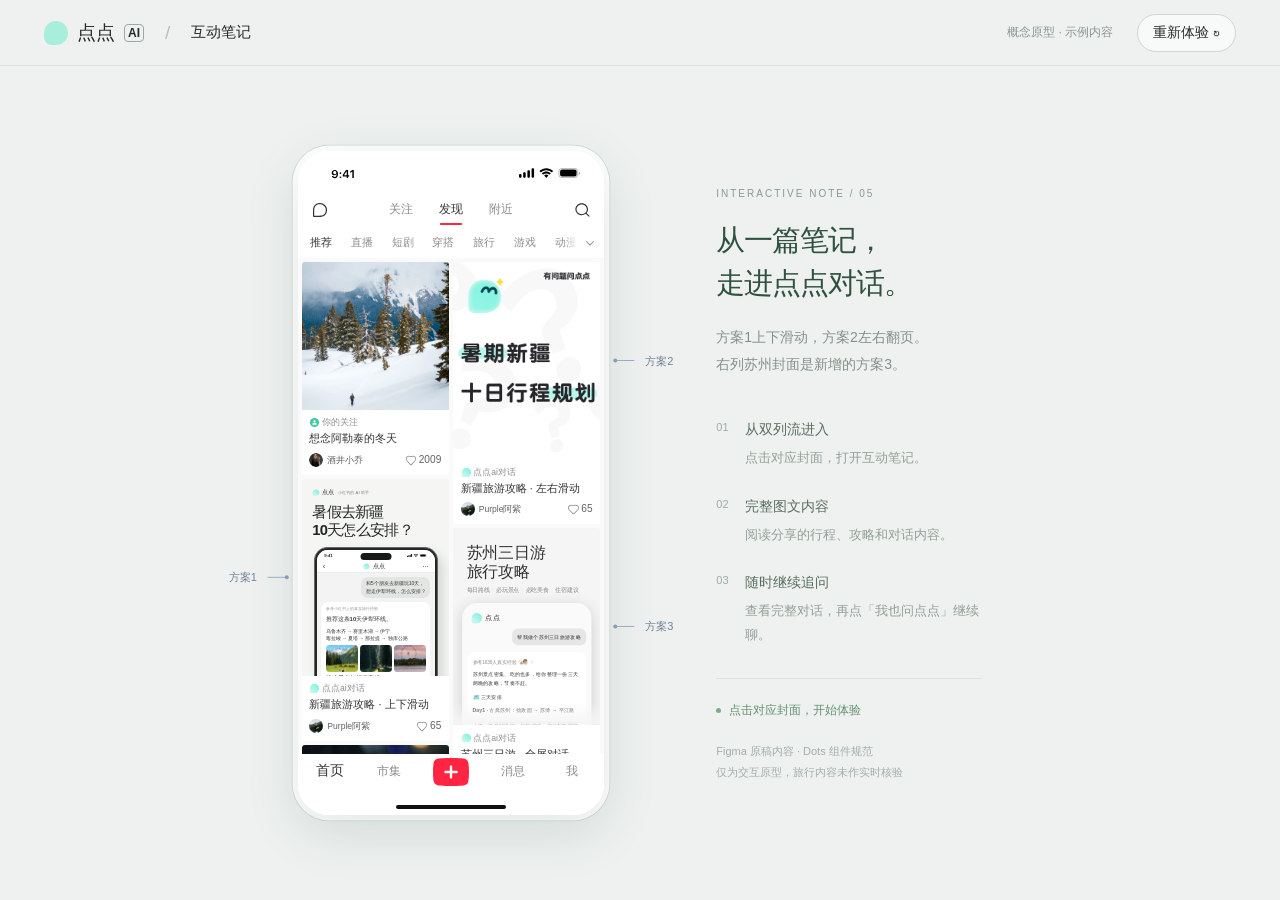
==== index.template.html @ 1bcc186c "Unify dialogue entry buttons and keep full-screen preview static" ====
<!doctype html>
<html lang="zh-CN">
<head>
<meta charset="UTF-8"><meta name="viewport" content="width=device-width, initial-scale=1, viewport-fit=cover">
<title>点点 AI · 互动笔记 Demo</title>
<meta name="description" content="体验从双列笔记流进入笔记，展开点点回答、继续对话的完整交互。手机和电脑均可打开。">
<link rel="canonical" href="https://1210lucky.github.io/diandian-demo/">
<meta property="og:type" content="website">
<meta property="og:locale" content="zh_CN">
<meta property="og:site_name" content="点点 AI · 互动笔记 Demo">
<meta property="og:title" content="点点 AI · 互动笔记 Demo">
<meta property="og:description" content="体验从双列笔记流进入笔记，展开点点回答、继续对话的完整交互。手机和电脑均可打开。">
<meta property="og:url" content="https://1210lucky.github.io/diandian-demo/">
<meta property="og:image" content="https://1210lucky.github.io/diandian-demo/assets/share-icon.png">
<meta property="og:image:type" content="image/png">
<meta property="og:image:width" content="512">
<meta property="og:image:height" content="512">
<meta property="og:image:alt" content="点点图标">
<meta name="twitter:card" content="summary">
<meta name="twitter:title" content="点点 AI · 互动笔记 Demo">
<meta name="twitter:description" content="体验从双列笔记流进入笔记，展开点点回答、继续对话的完整交互。手机和电脑均可打开。">
<meta name="twitter:image" content="https://1210lucky.github.io/diandian-demo/assets/share-icon.png">
<meta name="twitter:image:alt" content="点点图标">
<link rel="icon" href="favicon.ico" sizes="16x16 32x32 48x48">
<link rel="icon" type="image/svg+xml" href="assets/dots-avatar.svg">
<link rel="apple-touch-icon" sizes="180x180" href="apple-touch-icon.png">
<link rel="stylesheet" href="style.css?v=scheme-anchors-2">
<link rel="stylesheet" href="cover.css?v=phone-cover-1">
<link rel="stylesheet" href="poster.css?v=suzhou-cover-1">
</head>
<body>
<header class="workspace-header"><span class="wordmark"><span class="brand-dot"></span>点点 <b>AI</b><span class="separator">/</span><span class="project-name">互动笔记</span></span><div class="workspace-actions"><span class="prototype-label">概念原型 · 示例内容</span><button id="reset" class="reset">重新体验 ↻</button></div></header>
<main class="workspace">
<section class="phone" data-view="feed" aria-label="小红书笔记交互原型">
  <section id="feedPage" class="feed-page" aria-label="小红书双列笔记流">
    <header class="feed-header">
      <div class="system-bar feed-system"><img src="assets/time.svg" alt="9:41" width="54" height="20"><img src="assets/feed/status.svg" alt="手机状态" width="78" height="13"></div>
      <div class="feed-top"><span class="feed-top-icon"><img class="feed-dots-icon" src="assets/feed/dots.svg" alt="点点" width="18" height="18"></span><nav class="feed-top-tabs" aria-label="首页栏目"><span>关注</span><span class="selected" aria-current="page">发现</span><span>附近</span></nav><span class="feed-top-icon"><img src="assets/feed/search.svg" alt="搜索" width="24" height="24"></span></div>
      <nav class="feed-categories" aria-label="笔记分类"><div><span class="selected" aria-current="page">推荐</span><span>直播</span><span>短剧</span><span>穿搭</span><span>旅行</span><span>游戏</span><span>动漫</span></div><span class="feed-category-more"><img src="assets/feed/dropdown.svg" alt="更多分类" width="16" height="16"></span></nav>
    </header>
    <div id="feedScroll" class="feed-scroll"><div class="feed-column"><article class="feed-card"><span class="feed-cover square"><img src="assets/feed/snow.webp" alt="想念阿勒泰的冬天" draggable="false"></span><span class="feed-card-body"><span class="feed-reason"><img src="assets/feed/friends.svg" alt="" width="14" height="14">你的关注</span><span class="feed-card-title">想念阿勒泰的冬天</span><span class="feed-card-meta"><img class="feed-avatar" src="assets/feed/avatar-snow.webp" alt="" width="18" height="18"><span class="feed-author">酒井小乔</span><span class="feed-likes"><img src="assets/feed/like.svg" alt="赞" width="16" height="16"><span>2009</span></span></span></span></article><button class="feed-card" type="button" id="feedTarget" aria-label="方案1：新疆旅游攻略，上下滑动"><span class="feed-cover portrait phone-cover" role="img" aria-label="暑假去新疆，10天怎么安排？手机中展示点点的伊犁旅行对话"><span class="cover-art" aria-hidden="true"><span class="cover-brand"><img src="assets/dots-avatar.svg" alt="">点点<span>小红书的 AI 助手</span></span><span class="cover-headline">暑假去新疆<br>10天怎么安排？</span><span class="cover-device"><span class="cover-screen"><span class="cover-status"><b>9:41</b><span class="cover-island"></span><img src="assets/status.svg" alt=""></span><span class="cover-nav"><span>‹</span><span><img src="assets/dots-avatar.svg" alt="">点点</span><span>···</span></span><span class="cover-chat"><span class="cover-query">和5个朋友去新疆玩10天，<br>想走伊犁环线，怎么安排？</span><span class="cover-response"><span class="cover-source">参考小红书上的真实旅行经验</span><span>推荐这条<b>10天伊犁环线</b>。</span><span class="cover-route">乌鲁木齐 → 赛里木湖 → 伊宁<br>喀拉峻 → 夏塔 → 那拉提 → 独库公路</span><span class="cover-photos"><img src="assets/sources/note-1-1.webp" alt=""><img src="assets/sources/note-2-1.webp" alt=""><img src="assets/sources/note-3-1.webp" alt=""></span><span class="cover-answer-heading">沿途景点与行程安排</span></span></span></span></span></span></span><span class="feed-card-body"><span class="feed-reason"><img src="assets/dots-avatar.svg" alt="" width="14" height="14">点点ai对话</span><span class="feed-card-title">新疆旅游攻略 · 上下滑动</span><span class="feed-card-meta"><img class="feed-avatar" src="assets/avatar.png" alt="" width="18" height="18"><span class="feed-author">Purple阿紫</span><span class="feed-likes"><img src="assets/feed/like.svg" alt="赞" width="16" height="16"><span>65</span></span></span></span></button><article class="feed-card"><span class="feed-cover landscape"><img src="assets/feed/restaurant.webp" alt="上海天台西餐吧，今日正式营业啦，欢迎品尝" draggable="false"></span><span class="feed-card-body"><span class="feed-card-title">上海天台西餐吧，今日正式营业啦，欢迎品尝</span><span class="feed-card-meta"><img class="feed-avatar" src="assets/feed/avatar-default.webp" alt="" width="18" height="18"><span class="feed-author">Summer Flowers</span><span class="feed-likes"><img src="assets/feed/like.svg" alt="赞" width="16" height="16"><span>2009</span></span></span></span></article></div><div class="feed-column"><button type="button" class="feed-card" id="feedPagedTarget" aria-label="方案2：新疆旅游攻略，左右滑动"><span class="feed-cover portrait"><img src="assets/feed/xinjiang.webp" alt="新疆旅游攻略" draggable="false"></span><span class="feed-card-body"><span class="feed-reason"><img src="assets/dots-avatar.svg" alt="" width="14" height="14">点点ai对话</span><span class="feed-card-title">新疆旅游攻略 · 左右滑动</span><span class="feed-card-meta"><img class="feed-avatar" src="assets/avatar.png" alt="" width="18" height="18"><span class="feed-author">Purple阿紫</span><span class="feed-likes"><img src="assets/feed/like.svg" alt="赞" width="16" height="16"><span>65</span></span></span></span></button><button type="button" class="feed-card" id="feedPosterTarget" aria-label="方案3：苏州三日游，全屏对话"><span class="feed-cover suzhou-cover" data-poster-cover role="img" aria-label="苏州三日游旅行攻略，点点对话封面"></span><span class="feed-card-body"><span class="feed-reason"><img src="assets/dots-avatar.svg" alt="" width="14" height="14">点点ai对话</span><span class="feed-card-title">苏州三日游 · 全屏对话</span><span class="feed-card-meta"><img class="feed-avatar" src="assets/avatar.png" alt="" width="18" height="18"><span class="feed-author">Purple阿紫</span><span class="feed-likes"><img src="assets/feed/like.svg" alt="赞" width="16" height="16"><span>65</span></span></span></span></button><article class="feed-card"><span class="feed-cover portrait"><img src="assets/feed/camp.webp" alt="上海露营天花板⛺️🦌绝美" draggable="false"></span><span class="feed-card-body"><span class="feed-card-title">上海露营天花板⛺️🦌绝美</span><span class="feed-card-meta"><img class="feed-avatar" src="assets/feed/avatar-camp.webp" alt="" width="18" height="18"><span class="feed-author">Summer Flowers</span><span class="feed-likes"><img src="assets/feed/like.svg" alt="赞" width="16" height="16"><span>872</span></span></span></span></article><article class="feed-card"><span class="feed-cover portrait"><img src="assets/feed/rooftop.webp" alt="上海天台西餐吧，今日正式营业啦，欢迎品尝" draggable="false"><img class="feed-video" src="assets/feed/video.svg" alt="视频笔记" width="20" height="20"></span><span class="feed-card-body"><span class="feed-card-title">上海天台西餐吧，今日正式营业啦，欢迎品尝</span><span class="feed-card-meta"><img class="feed-avatar" src="assets/feed/avatar-rooftop.webp" alt="" width="18" height="18"><span class="feed-author">HUAHUA</span><span class="feed-likes"><img src="assets/feed/like.svg" alt="赞" width="16" height="16"><span>23</span></span></span></span></article><article class="feed-card"><span class="feed-cover portrait"><img src="assets/feed/food.webp" alt="上海天台西餐吧，今日正式营业啦，欢迎品尝" draggable="false"></span><span class="feed-card-body"><span class="feed-card-title">上海天台西餐吧，今日正式营业啦，欢迎品尝</span><span class="feed-card-meta"><img class="feed-avatar" src="assets/feed/avatar-default.webp" alt="" width="18" height="18"><span class="feed-author">Summer Flowers</span><span class="feed-likes"><img src="assets/feed/like.svg" alt="赞" width="16" height="16"><span>2009</span></span></span></span></article></div></div>
    <footer class="feed-bottom"><nav aria-label="底部导航"><button type="button" id="feedHome" aria-current="page">首页</button><span>市集</span><span class="feed-publish"><img src="assets/feed/publish.svg" alt="发布" width="46" height="36"></span><span>消息</span><span>我</span></nav><div class="feed-home-area"><div class="home-indicator"></div></div></footer>
  </section>

  <header class="note-header"><div class="system-bar"><img src="assets/time.svg" alt="9:41" width="54" height="20"><img src="assets/status.svg" alt="手机状态" width="67" height="12"></div><div class="nav-bar"><button class="icon-button" id="back" aria-label="返回双列笔记流"><img src="assets/back.svg" alt="" width="26" height="26"></button><img class="avatar" src="assets/avatar.png" alt="作者头像" width="36" height="36"><span class="author">Purple阿紫</span><button class="follow" id="follow">关注</button><button class="icon-button" id="share" aria-label="分享原型链接"><img src="assets/share.svg" alt="" width="26" height="26"></button></div></header>
  <div class="note-scroll" id="noteScroll">
    <section id="posterNote" class="poster-note" aria-label="苏州三日游全屏对话笔记" hidden>
      <div id="posterDetailPreview" class="poster-detail-preview" role="img" aria-label="苏州三日游对话首屏预览，查看完整对话可继续阅读"></div>
      <footer class="poster-footer"><button type="button" id="posterViewConversation" class="dialogue-cta"><span class="dialogue-cta-logo"><img src="assets/conversation-entry-logo.svg" alt=""></span><span>查看完整对话</span></button></footer>
    </section>
    <div class="media-area">
      <article class="ai-card" aria-label="点点 AI 分享的新疆旅行对话">
        <div class="answer-scroll" id="answerScroll" tabindex="0" aria-label="上下滑动阅读新疆旅行对话">
          <header class="ai-header"><div class="ai-identity"><img src="assets/dots-avatar.svg" alt="" width="20" height="20"><div class="ai-brand-copy"><strong>点点</strong><span>小红书的 AI 助手</span></div></div></header>
          <div class="dots-message user-message" data-reading-title="原问题"><p>帮我安排和五个朋友的暑假十天左右的新疆旅游计划，主要想玩伊犁环线，帮我安排行程规划和打卡攻略。</p></div>
          <div class="dots-message dots-intro" data-reading-title="点点回复"><p>暑期伊犁环线是个很经典的选择，我先帮你把路线框架、核心景点、住宿交通这些关键信息都搜集好，整理出一份适合六人出行的攻略。</p></div>
          <div class="dots-response" id="responseStart" data-reading-title="路线总览">
            <div class="response-status"><span>思考完成，参考小红书与全网内容</span><span class="source-avatars"><img src="assets/source-avatar1.png" alt="" width="18" height="18"><img src="assets/source-avatar2.png" alt="" width="18" height="18"></span><img src="assets/source-arrow.svg" alt="" width="14" height="14"></div>
            <div class="dots-markdown"><p>6个人暑假去新疆玩10天，推荐走伊犁环线，以乌鲁木齐为起点和终点，包7座车或自驾最方便。路线可以安排为：乌鲁木齐→赛里木湖→伊宁→喀拉峻草原→琼库什台→夏塔→昭苏→那拉提草原→独库公路→乌鲁木齐。</p></div>
            <div class="dots-media-image" aria-label="新疆旅行图片组"><button type="button" class="source-thumbnail" disabled data-source-note="0" aria-label="查看伊犁松弛感8天自驾攻略的来源笔记"><img src="assets/sources/note-1-1.webp" alt="伊犁松弛感8天自驾攻略" width="100" height="100"></button><button type="button" class="source-thumbnail" disabled data-source-note="1" aria-label="查看童话里的森林的来源笔记"><img src="assets/sources/note-2-1.webp" alt="童话里的森林" width="100" height="100"></button><button type="button" class="source-thumbnail" disabled data-source-note="2" aria-label="查看伊犁河边的日落的来源笔记"><img src="assets/sources/note-3-1.webp" alt="伊犁河边的日落" width="100" height="100"></button></div>
            <div class="dots-markdown">
              <section id="itinerary" data-reading-title="行程安排"><h4>🚗 行程安排</h4><p>整体路线建议安排为：<strong>乌鲁木齐→赛里木湖→伊宁→喀拉峻草原→琼库什台→夏塔→昭苏→那拉提草原→独库公路→乌鲁木齐。</strong>第一天抵达乌鲁木齐后，可以逛国际大巴扎，品尝新疆特色美食；第二天前往赛里木湖，欣赏新疆最经典的湖泊、雪山和草原风光，晚上建议住湖边附近，方便拍摄日出和晨雾。</p><p>之后前往伊宁市，途中可以打卡果子沟大桥，晚上逛六星街，体验当地民族风情。接下来几天重点游玩伊犁草原区域，喀拉峻草原以辽阔的草原和雪山背景闻名，适合拍照；琼库什台则保留了原始牧村风貌，可以体验木屋、草原、森林和星空，是行程中非常值得停留的一站。</p><p>随后前往夏塔景区，近距离欣赏天山雪山和冰川景观，可以安排轻徒步，感受草原、森林和雪山结合的独特风景。之后前往那拉提草原，重点游览空中草原，体验骑马、牧场风光和哈萨克族文化。最后一天安排独库公路返程，这是整条路线的高潮，可以看到雪山、峡谷、森林和草原等多种地貌，一路拍照非常出片。</p></section>
              <section id="sights" data-reading-title="沿途景点"><h4>📷 沿途景点</h4><p>这趟行程的核心打卡点包括：<strong>赛里木湖的蓝色湖面、果子沟大桥的公路大片、琼库什台的原始村落、夏塔的雪山冰川、那拉提的空中草原以及独库公路的壮丽景色。</strong>暑假7—8月属于新疆旅游旺季，建议提前预订车辆和住宿，同时准备防晒用品、墨镜、防风外套和舒适运动鞋。</p></section>
              <section id="tips" data-reading-title="实用提醒"><h4>✨ 实用提醒</h4><p>费用方面，6个人包车10天，交通费用大约1万—1.5万元，人均约1700—2500元；住宿、餐饮和门票加起来，整体比较舒适的预算大约<strong>人均5000—8000元左右。</strong>这条线路节奏适中，不会太赶，既能看到新疆最经典的自然风光，也能体验当地民族文化，非常适合作为朋友暑假旅行目的地。</p></section>
            </div>
            <div class="answer-actions" role="group" aria-label="回答互动">
              <div class="answer-actions-left">
                <button type="button" class="answer-action" disabled data-answer-action="copy" aria-label="复制回答" title="复制回答"><img src="assets/answer-copy.svg" alt="" width="18" height="18"></button>
                <button type="button" class="answer-action" disabled data-answer-action="like" aria-label="赞回答" aria-pressed="false" title="赞"><img src="assets/answer-like.svg" alt="" width="18" height="18"></button>
                <button type="button" class="answer-action" disabled data-answer-action="dislike" aria-label="踩回答" aria-pressed="false" title="踩"><img src="assets/answer-dislike.svg" alt="" width="18" height="18"></button>
                <button type="button" class="answer-action" disabled data-answer-action="collect" aria-label="收藏回答" aria-pressed="false" title="收藏回答"><img src="assets/answer-collect.svg" alt="" width="18" height="18"></button>
                <button type="button" class="answer-action" disabled data-answer-action="share" aria-label="分享回答" title="分享回答"><img src="assets/answer-share.svg" alt="" width="18" height="18"></button>
              </div>
              <button type="button" class="answer-action" disabled aria-label="重新生成回答" title="重新生成回答"><img src="assets/answer-refresh.svg" alt="" width="18" height="18"></button>
            </div>
          </div>
        </div>
        <div id="answerPages" class="answer-pages" hidden tabindex="0" role="region" aria-label="左右滑动阅读新疆旅行对话，轻点进入点点对话页"></div><span id="answerPageCount" class="answer-page-count" hidden></span>
        <footer class="ai-footer"><button type="button" class="view-conversation dialogue-cta" id="viewConversation"><span class="dialogue-cta-logo"><img src="assets/conversation-entry-logo.svg" alt=""></span><span>查看完整对话</span></button><nav id="answerPageDots" class="answer-page-dots" aria-label="对话分页" hidden></nav></footer>
      </article>
    </div>
    <section class="note-body"><h2>新疆旅游攻略</h2><p>和朋友的暑假伊犁环线计划，点点帮我们整理好了，直接在上面的卡片里上下滑动看完整攻略。</p><p class="hashtags">#有问题问点点 #点点AI #新疆旅游</p><p class="timestamp">编辑于 今天  ·  上海</p></section>
    <section class="comments" id="comments"><p class="comment-count">共 <span id="commentCount">2</span> 条评论</p><div class="comment"><img src="assets/comment-avatar.png" alt="" width="34" height="34"><div><span>小周同学</span><p>可以在图里面往下滑诶！</p><small>今天 · 上海</small></div></div><div class="comment"><span class="letter-avatar">L</span><div><span>栗子</span><p>想看看沿途的草原和雪山</p><small>今天 · 北京</small></div></div><div id="newComments"></div><p class="end-note">— 到底了 —</p></section>
  </div>
  <footer class="engage-bar"><div class="engage-row"><button class="comment-entry" id="commentEntry"><img src="assets/edit.svg" alt="" width="20" height="20">说点什么…</button><button class="engage-action" id="like" aria-label="点赞" aria-pressed="false"><img src="assets/like.svg" alt="" width="28" height="28"><span>65</span></button><button class="engage-action" id="collect" aria-label="收藏" aria-pressed="false"><img src="assets/collect.svg" alt="" width="28" height="28"><span>46</span></button><button class="engage-action" id="commentLink" aria-label="查看评论"><img src="assets/chat.svg" alt="" width="28" height="28"><span id="commentNumber">2</span></button></div><div class="home-indicator"></div></footer>
  <div class="toast" id="toast" role="status"></div>
  <div id="askOverlay" class="ask-overlay" hidden>
    <div class="ask-scrim" id="askScrim" aria-hidden="true"></div>
    <section id="askSheet" class="ask-sheet" role="dialog" aria-modal="true" aria-labelledby="sheetTitle" tabindex="-1">
      <div class="chat-statusbar system-bar"><img src="assets/time.svg" alt="9:41" width="54" height="20"><img src="assets/status.svg" alt="手机状态" width="67" height="12"></div>
      <header class="sheet-header"><button id="closeAsk" class="sheet-icon" aria-label="关闭问点点"><img src="assets/sheet-close.svg" alt="" width="22" height="22"></button><h2 id="sheetTitle"><img src="assets/sheet-logo.svg" alt="" width="24" height="24">点点</h2><button id="expandAsk" class="sheet-icon" aria-label="进入完整点点对话页"><img src="assets/sheet-expand.svg" alt="" width="22" height="22"></button><button type="button" class="query-more" aria-label="更多" disabled><img src="assets/query-more.svg" alt="" width="24" height="24"></button></header>
      <div class="sheet-space" id="conversationScroll">
        <div id="sharedConversation" hidden><div id="sharedMessages"></div></div>
        <section id="newTopic" class="new-topic" aria-label="推荐追问" hidden>
          <div class="topic-suggestions"><button type="button" disabled>6个人去伊犁，包车怎么选？</button><button type="button" disabled>10天行程怎么安排更轻松？</button></div>
        </section>
        <div id="followupMessages" aria-live="polite"></div>
        <p id="askFeedback" role="status"></p>
      </div>
      <footer id="readerFooter" class="reader-footer" hidden><button type="button" id="askAlso" class="ask-also dialogue-cta"><span class="dialogue-cta-logo"><img src="assets/conversation-entry-logo.svg" alt=""></span><span>我也问点点</span></button><div class="reader-home" aria-hidden="true"></div></footer>
      <nav id="askSuggestions" class="sheet-suggestions" aria-label="关于这份伊犁环线的推荐追问"></nav>
      <button type="button" id="recommendationDismiss" class="recommendation-dismiss" aria-label="收起推荐问题，返回完整对话" hidden></button>
      <nav id="recommendedQueries" class="recommended-queries" aria-label="推荐问题" hidden><button type="button" data-query="还有什么小众玩法？"><span>还有什么小众玩法？</span><span class="query-arrow"><img src="assets/reader-query-arrow.svg" alt=""></span></button><button type="button" data-query="帮我推荐其他自驾路线"><span>帮我推荐其他自驾路线</span><span class="query-arrow"><img src="assets/reader-query-arrow.svg" alt=""></span></button><button type="button" data-query="大家怎么评价赛里木湖"><span>大家怎么评价赛里木湖</span><span class="query-arrow"><img src="assets/reader-query-arrow.svg" alt=""></span></button></nav>
      <form id="askForm" class="sheet-composer"><button type="button" id="askVoice" class="composer-icon" aria-label="语音输入"><img src="assets/sheet-voice.svg" alt="" width="24" height="24"></button><label class="sr-only" for="questionInput">发消息或按住说话</label><input id="questionInput" readonly inputmode="none" placeholder="发消息或按住说话" autocomplete="off" maxlength="200" enterkeyhint="send"><button type="button" id="askAdd" class="composer-icon" aria-label="添加内容"><img src="assets/sheet-add.svg" alt="" width="24" height="24"></button><button type="submit" id="sendAsk" class="composer-icon" aria-label="发送追问" disabled><img src="assets/sheet-send.svg" alt="" width="24" height="24"></button></form>
      <div class="sheet-keyboard" id="sheetKeyboard" aria-label="演示键盘">
        <div class="keyboard-candidates" id="keyboardCandidates"></div>
        <div id="keyboardKeys" class="keyboard-keys"></div>
        <div class="keyboard-bottom"><button type="button" id="keyboardEmoji" tabindex="-1" aria-label="表情"><img src="assets/keyboard-emoji.svg" alt="" width="26" height="26"></button><button type="button" id="keyboardMic" tabindex="-1" aria-label="键盘语音输入"><img src="assets/keyboard-mic.svg" alt="" width="19" height="28"></button></div>
        <div class="keyboard-home" aria-hidden="true"></div>
      </div>
    </section>
  </div>
  <section id="sourceNote" class="source-note" role="dialog" aria-modal="true" aria-labelledby="sourceTitle" hidden>
    <header class="note-header"><div class="system-bar"><img src="assets/time.svg" alt="9:41" width="54" height="20"><img src="assets/status.svg" alt="手机状态" width="67" height="12"></div><div class="nav-bar"><button type="button" class="icon-button" id="sourceBack" aria-label="返回点点回答"><img src="assets/back.svg" alt="" width="26" height="26"></button><img id="sourceAvatar" class="avatar" src="assets/sources/note-1-avatar.webp" alt="" width="36" height="36"><span id="sourceAuthor" class="author"></span><button class="follow" id="sourceFollow">关注</button><button type="button" class="icon-button" id="sourceShare" aria-label="分享原笔记链接"><img src="assets/share.svg" alt="" width="26" height="26"></button></div></header>
    <div id="sourceScroll" class="source-scroll"><div class="source-hero" id="sourceGallery" tabindex="0" aria-label="原笔记图片，可左右滑动"><img id="sourceImage" src="assets/sources/note-1-1.webp" alt="" width="393" height="524" draggable="false"><span id="sourceImageCount" class="source-image-count">1/18</span><button type="button" id="sourceImagePrev" class="source-image-nav prev" aria-label="上一张图片"><img src="assets/back.svg" alt="" width="20" height="20"></button><button type="button" id="sourceImageNext" class="source-image-nav next" aria-label="下一张图片"><img src="assets/back.svg" alt="" width="20" height="20"></button></div><div id="sourceDots" class="source-dots" aria-hidden="true"></div><section class="source-body"><h2 id="sourceTitle"></h2><span class="source-summary-label">笔记摘要</span><p id="sourceDescription"></p><p id="sourceTags" class="hashtags"></p><p id="sourceDate" class="source-date"></p><a id="sourceOriginal" class="source-original" target="_blank" rel="noopener noreferrer">在小红书打开原笔记 ↗</a></section><section id="sourceComments" class="source-comments"><p class="comment-count">评论 <span id="sourceCommentCount">0</span></p><div id="sourceCommentList"></div><a id="sourceCommentsOriginal" class="source-empty" target="_blank" rel="noopener noreferrer">在原笔记查看全部评论 ↗</a><form id="sourceCommentForm" hidden><label class="sr-only" for="sourceCommentInput">评论内容</label><input id="sourceCommentInput" placeholder="说点什么…" maxlength="200" required><button type="submit">发布</button></form></section></div>
    <footer class="engage-bar"><div class="engage-row"><button class="comment-entry" id="sourceCommentEntry"><img src="assets/edit.svg" alt="" width="20" height="20">说点什么…</button><button class="engage-action" id="sourceLike" aria-label="点赞来源笔记" aria-pressed="false"><img src="assets/like.svg" alt="" width="28" height="28"><span>0</span></button><button class="engage-action" id="sourceCollect" aria-label="收藏来源笔记" aria-pressed="false"><img src="assets/collect.svg" alt="" width="28" height="28"><span>0</span></button><button class="engage-action" id="sourceCommentLink" aria-label="查看来源笔记评论"><img src="assets/chat.svg" alt="" width="28" height="28"><span id="sourceCommentTotal">0</span></button></div><div class="home-indicator"></div></footer><div class="toast" id="sourceToast" role="status"></div>
  </section>
  <dialog id="commentDialog"><form method="dialog" class="dialog-heading"><b>写评论</b><button aria-label="关闭评论">×</button></form><p class="demo-notice">评论仅显示在本次演示中</p><form id="commentForm" class="input-form"><label class="sr-only" for="commentInput">评论内容</label><input id="commentInput" placeholder="说点什么…" maxlength="200" required><button type="submit">发布</button></form></dialog>
</section>
<aside class="demo-guide"><span class="guide-kicker">INTERACTIVE NOTE / 05</span><h2>从一篇笔记，<br>走进点点对话。</h2><p class="guide-intro" id="guideIntro">点击左列「新疆旅游攻略」，<br>进入可上下滑动的点点互动笔记。</p><div class="guide-items"><div><span>01</span><p><b>从双列流进入</b>点击对应封面，打开互动笔记。</p></div><div><span>02</span><p><b>完整图文内容</b>阅读分享的行程、攻略和对话内容。</p></div><div><span>03</span><p><b>随时继续追问</b>查看完整对话，再点「我也问点点」继续聊。</p></div></div><nav class="demo-jumps" aria-label="演示跳转"><button data-jump="responseStart">回答开头</button><button data-jump="itinerary">行程安排</button><button data-jump="tips">实用提醒</button></nav><div class="live-state"><span class="live-dot"></span><span id="guideState">等待开始阅读</span></div><p class="guide-footnote">Figma 原稿内容 · Dots 组件规范<br>仅为交互原型，旅行内容未作实时核验</p></aside>
</main>
<template id="posterCoverTemplate">
  <div class="suzhou-art" aria-hidden="true">
    <div class="suzhou-title">苏州三日游<br>旅行攻略</div>
    <div class="suzhou-subtitle"><span>每日路线</span><img src="assets/suzhou/divider.svg" alt=""><span>必玩景点</span><img src="assets/suzhou/divider.svg" alt=""><span>必吃美食</span><img src="assets/suzhou/divider.svg" alt=""><span>住宿建议</span></div>
    <div class="suzhou-device"><div class="suzhou-brand"><img src="assets/suzhou/dots-logo.svg" alt=""><strong>点点</strong></div><div class="suzhou-preview"></div></div>
    <div class="suzhou-fade"></div>
  </div>
</template>
<template id="posterMessagesTemplate">
  <div class="dots-message user-message suzhou-query"><p>帮我做个苏州三日旅游攻略</p></div>
  <div class="dots-response suzhou-response">
    <div class="response-status"><span>参考1636人真实经验</span><span class="source-avatars"><img src="assets/suzhou/avatar-one.png" alt="" width="16" height="16"><img src="assets/suzhou/avatar-two.png" alt="" width="16" height="16"></span><img class="suzhou-source-arrow" src="assets/suzhou/source-arrow.svg" alt=""></div>
    <div class="dots-markdown">
      <p>苏州景点密集、吃的也多，给你整理一份三天两晚的攻略，节奏不赶。</p>
      <h4>🗺️ 三天安排</h4>
      <p><strong>Day1 · 古典苏州：拙政园 → 苏博 → 平江路</strong></p>
      <p><strong>上午：</strong>先逛拙政园，沿着池塘、亭台和长廊慢慢走。之后去苏州博物馆，看看白墙、屋顶与水面的光影。</p>
      <p><strong>下午：</strong>留给平江路，沿河散步，找一家茶馆坐坐。晚饭可以试试苏式面，把第一天的节奏放慢一点。</p>
      <h4>🌿 Day2 · 园林与老街</h4>
      <p>把虎丘和留园安排在第二天，感受两种不同的园林风景。傍晚再到山塘街，沿河看看亮灯后的街巷，挑一家小店吃晚饭。</p>
      <h4>🌊 Day3 · 金鸡湖慢游</h4>
      <p>最后一天留给金鸡湖，沿湖走走，看看东方之门和湖边的城市风景。行程不排太满，给午饭、咖啡和返程留出时间。</p>
      <h4>🍜 必吃美食</h4>
      <p>苏式汤面、蟹粉小笼和时令糕团都可以加入清单。每天顺路挑一两家就好，不用为了打卡来回赶路。</p>
      <h4>🏨 住宿建议</h4>
      <p>想多逛古城，可以选择观前街或平江路附近；喜欢湖边散步，可以考虑金鸡湖一带。订房时留意到地铁站的步行距离。</p>
      <h4>✨ 出发前的小提醒</h4>
      <p>提前确认园林、博物馆的开放与预约信息，带一双适合走路的鞋。遇到下雨，可以把室外散步和室内参观的顺序调换一下。</p>
    </div>
  </div>
</template>
<template id="suzhouConversationTemplate">
<div class="su-thread">
 <div class="su-user-row"><div class="su-user-bubble"><p>帮我做个苏州三日旅游攻略</p></div></div>
 <div class="su-answer-row"><article class="su-answer" aria-label="点点的苏州三日游攻略">
  <div class="su-answer-content"><div class="su-status" data-su-block><img class="su-status-logo" src="assets/suzhou-dialogue/dots.svg" alt=""><span><b>点点</b> 参考1636人真实经验</span><span class="su-avatars"><img src="assets/suzhou-dialogue/avatar-one.png" alt=""><img src="assets/suzhou-dialogue/avatar-two.png" alt=""></span><img class="su-source-arrow" src="assets/suzhou-dialogue/arrow.svg" alt=""></div>
  <div class="su-content"><p>苏州是个很适合慢逛的城市，景点密集、吃的也多。现在正好出梅了，虽然天热但比梅雨季舒服不少。给你整理一份三天两晚的攻略，节奏不赶，留够发呆和坐坐的时间。</p><div class="su-itinerary"><h4>🗺️ 三天安排</h4><div class="su-days"><div class="su-stack"><h5>Day1 · 古典苏州：拙政园→ 苏博→ 平江路</h5><div class="su-stack"><div class="su-bullet"><img class="su-bullet-icon" src="assets/suzhou-dialogue/bullet.svg" alt=""><div class="su-bullet-body"><p><strong>上午：</strong>先到拙政园，中国四大名园之首，一步一景，建议早上去人少光线好，逛1.5-2小时。出来步行几分钟就到苏州博物馆， 贝聿铭的封山之作，建筑本身就是艺术品，免费但要提前7天预约，周一闭馆。</p></div></div><div class="su-portrait-row"><div class="su-portrait su-photo-0" data-su-block><img src="assets/suzhou-dialogue/photo-00.png" alt="苏州园林的亭台与绿荫" draggable="false"></div></div><div class="su-bullet"><img class="su-bullet-icon" src="assets/suzhou-dialogue/bullet.svg" alt=""><div class="su-bullet-body"><p><strong>中午：</strong>走到平江路，沿河老街，两边的文创店、小吃铺可以慢慢逛。有时间顺路去狮子林逛一圈，假山迷宫很有意思。傍晚到观前街吃晚饭，整条街都是老字号和餐饮选择。</p></div></div></div></div><div class="su-stack"><h5>Day2 · 烟火苏州：虎丘 → 七里山塘 → 寒山寺 → 西园寺 → 留园</h5><div class="su-stack"><div class="su-bullet"><img class="su-bullet-icon" src="assets/suzhou-dialogue/bullet.svg" alt=""><div class="su-bullet-body"><p><strong>上午：</strong>坐地铁或骑车到虎丘，苏东坡说”到苏州不游虎丘乃憾事也”，虎丘塔斜而不倒比 比萨斜塔还早两百年，环境清幽，逛1小时左右。</p></div></div><div class="su-bullet"><img class="su-bullet-icon" src="assets/suzhou-dialogue/bullet.svg" alt=""><div class="su-bullet-body"><p><strong>中午：</strong>到七里山塘街，千年临水古街，白墙黑瓦配红灯笼，边走边吃。下午去寒山寺，因”夜半钟声到客船”出名，安静古朴，可以敲钟祈福。旁边的西园寺人更少，素面可以尝尝（下午两点后就不卖了，注意时间）。</p></div></div><div class="su-bullet"><img class="su-bullet-icon" src="assets/suzhou-dialogue/bullet.svg" alt=""><div class="su-bullet-body"><p><strong>傍晚：</strong>走到留园，虽然面积不大但”小而精”， 冠云峰是镇园之宝，园林设计非常精致。晚上山塘街亮灯后的夜景一定要看，比白天美很多。</p><div class="su-gallery" data-su-block><img src="assets/suzhou-dialogue/photo-01.png" alt="苏州临河老街夜景" draggable="false"><img src="assets/suzhou-dialogue/photo-02.png" alt="山塘街灯笼夜景" draggable="false"><img src="assets/suzhou-dialogue/photo-03.png" alt="苏州园林水巷" draggable="false"></div></div></div></div></div><div class="su-stack"><h5>Day3 · 慢逛苏州：金鸡湖 → 东方之门 → 诚品书店 → 葑门横街 → 网师园</h5><div class="su-stack"><div class="su-bullet"><img class="su-bullet-icon" src="assets/suzhou-dialogue/bullet.svg" alt=""><div class="su-bullet-body"><p><strong>上午：</strong>去金鸡湖看日出或散步，湖面开阔，苏州的现代感全在这里。旁边的东方之门（“大裤衩”）拍照打卡，找好角度速战速决，人多好位置抢手。诚品书店在附近，来自台湾的大陆首家分店，标志性的大楼梯很出片，二楼有咖啡店可以坐坐。</p></div></div><div class="su-bullet"><img class="su-bullet-icon" src="assets/suzhou-dialogue/bullet.svg" alt=""><div class="su-bullet-body"><p><strong>中午：</strong>去葑门横街，本地人的菜场老街，烟火气十足，各种小吃价格实在。下午去网师园，小巧精致的古典园林，人少清净。现在暑期有夜间开放时间延长到21:00，下午进去待到晚上性价比很高。</p><div class="su-gallery" data-su-block><img src="assets/suzhou-dialogue/photo-04.png" alt="金鸡湖城市风景" draggable="false"><img src="assets/suzhou-dialogue/photo-05.png" alt="苏州园林湖畔" draggable="false"><img src="assets/suzhou-dialogue/photo-06.png" alt="苏州古典园林" draggable="false"></div></div></div></div></div></div></div><section class="su-section"><h4>🍜 必吃美食</h4><p>苏州菜偏甜，跟上海口味接近但更精致。几个必吃的：</p><div class="su-food"><div class="su-stack"><div class="su-bullet"><img class="su-bullet-icon" src="assets/suzhou-dialogue/bullet.svg" alt=""><div class="su-bullet-body"><p><strong>松鼠桂鱼：</strong>苏帮菜招牌，外酥里嫩酸甜口， 满桂芳（山塘街）人均90，现杀现做口碑稳。</p></div></div><div class="su-portrait-row"><div class="su-portrait su-photo-7" data-su-block><img src="assets/suzhou-dialogue/photo-07.png" alt="苏帮菜松鼠桂鱼" draggable="false"></div></div></div><div class="su-bullet"><img class="su-bullet-icon" src="assets/suzhou-dialogue/bullet.svg" alt=""><div class="su-bullet-body"><p><strong>哑巴生煎：</strong>老苏州早餐味道，脆底爆汁，平江路那家人均20，早7:30前到基本不用排队。</p><div class="su-gallery" data-su-block><img src="assets/suzhou-dialogue/photo-08.png" alt="哑巴生煎" draggable="false"><img src="assets/suzhou-dialogue/photo-09.png" alt="苏州生煎店招" draggable="false"><img src="assets/suzhou-dialogue/photo-10.png" alt="苏州生煎门店" draggable="false"></div></div></div><div class="su-bullet"><img class="su-bullet-icon" src="assets/suzhou-dialogue/bullet.svg" alt=""><div class="su-bullet-body"><p><strong>响油鳝糊：</strong>丝滑软嫩，浇热油”滋啦”一声， 稻山村人均70，11:30前到不用等位。</p><div class="su-gallery" data-su-block><img src="assets/suzhou-dialogue/photo-11.png" alt="苏州响油鳝糊" draggable="false"><img src="assets/suzhou-dialogue/photo-12.png" alt="响油鳝糊菜品" draggable="false"><img src="assets/suzhou-dialogue/photo-13.png" alt="苏帮菜门店" draggable="false"></div></div></div><div class="su-bullet"><img class="su-bullet-icon" src="assets/suzhou-dialogue/bullet.svg" alt=""><div class="su-bullet-body"><p><strong>蟹黄面：</strong>苏式面里的顶流，蟹黄浓郁拌面劲道。</p><div class="su-gallery" data-su-block><img src="assets/suzhou-dialogue/photo-14.png" alt="蟹黄面" draggable="false"><img src="assets/suzhou-dialogue/photo-15.png" alt="苏式蟹黄面套餐" draggable="false"><img src="assets/suzhou-dialogue/photo-16.png" alt="苏州面馆" draggable="false"></div></div></div></div></section><section class="su-section"><h4>🏨 住宿建议</h4><div class="su-stack"><div class="su-bullet"><img class="su-bullet-icon" src="assets/suzhou-dialogue/bullet.svg" alt=""><div class="su-bullet-body"><p><strong>观前街/平江路附近：</strong>最推荐，步行可达拙政园、苏博、山塘街，吃喝逛街方便，价格适中。</p></div></div><div class="su-bullet"><img class="su-bullet-icon" src="assets/suzhou-dialogue/bullet.svg" alt=""><div class="su-bullet-body"><p><strong>山塘街附近：</strong>氛围感好，晚上出门就是夜景，适合想沉浸体验的。</p></div></div><div class="su-bullet"><img class="su-bullet-icon" src="assets/suzhou-dialogue/bullet.svg" alt=""><div class="su-bullet-body"><p><strong>金鸡湖附近：</strong>现代高档，湖景酒店品质好但贵一些，适合预算充足的。</p><div class="su-gallery" data-su-block><img src="assets/suzhou-dialogue/photo-17.png" alt="苏州酒店客房" draggable="false"><img src="assets/suzhou-dialogue/photo-18.png" alt="苏州住宿房间" draggable="false"><img src="assets/suzhou-dialogue/photo-19.png" alt="金鸡湖湖景酒店" draggable="false"></div></div></div></div></section><section class="su-section"><h4>⚠️ 实用提醒</h4><div class="su-stack"><div class="su-bullet"><img class="su-bullet-icon" src="assets/suzhou-dialogue/bullet.svg" alt=""><div class="su-bullet-body"><p><strong>提前预约</strong>：苏博、拙政园、狮子林等热门园林务必提前线上预约，节假日尽早抢票。</p></div></div><div class="su-bullet"><img class="su-bullet-icon" src="assets/suzhou-dialogue/bullet.svg" alt=""><div class="su-bullet-body"><p><strong>交通：</strong>古城区景点密集，短途步行+骑车最舒服，跨区域坐地铁，打车早高峰可能堵。租个黄色共享电动车挺划算（59元/天）。</p></div></div><div class="su-bullet"><img class="su-bullet-icon" src="assets/suzhou-dialogue/bullet.svg" alt=""><div class="su-bullet-body"><p><strong>高铁选站：</strong>优先到苏州站，在市中心，离大部分景点都很近；苏州北站和园区站稍远但地铁方便。</p></div></div></div></section></div></div>
  <div class="su-actions" role="group" aria-label="回答互动"><div><button type="button" disabled aria-label="复制回答"><img src="assets/suzhou-dialogue/copy.svg" alt=""></button><button type="button" disabled aria-label="分享回答"><img src="assets/suzhou-dialogue/share.svg" alt=""></button></div><div><button type="button" disabled aria-label="踩回答"><img src="assets/suzhou-dialogue/dislike.svg" alt=""></button><button type="button" disabled aria-label="重新生成回答"><img src="assets/suzhou-dialogue/refresh.svg" alt=""></button></div></div>
 </article></div>
</div>
</template>
<script src="source-notes.js"></script><script src="motion.js?v=card-zoom-color-2"></script><script src="demo-config.js?v=image-note-toggle-1"></script><script src="app.js?v=page-dots-3"></script><script src="pagination.js?v=page-dots-3"></script><script src="paged-reader.js?v=clean-reading-1"></script><script src="vertical-reader.js?v=vertical-reading-1"></script><script src="poster.js?v=suzhou-cover-1"></script><script src="feed.js?v=page-dots-3"></script><script src="annotations.js?v=scheme-anchors-2"></script>
</body></html>
---- style.css ----
:root{font-family:-apple-system,BlinkMacSystemFont,"PingFang SC","Microsoft YaHei",sans-serif;color:#252b2a;background:#eef1f0;font-synthesis:none;--mint:#a9eddd;--ink:#143b32;--muted:#858c89}*{box-sizing:border-box}body{margin:0}button,input{font:inherit}button{cursor:pointer;border:0;background:none;color:inherit}button:focus-visible,input:focus-visible,[tabindex]:focus-visible{outline:2px solid #138d71;outline-offset:3px}img{display:block;object-fit:contain}button img{pointer-events:none}button{touch-action:manipulation}p,h1,h2,h3{margin:0}.workspace-header{height:78px;display:flex;align-items:center;justify-content:space-between;padding:0 44px;border-bottom:1px solid #dde3df}.wordmark{display:flex;align-items:center;gap:9px;font-size:19px;font-weight:600}.wordmark b{font-size:12px;border:1px solid #9ca9a3;border-radius:4px;padding:1px 3px}.brand-dot{width:24px;height:24px;background:var(--mint);display:inline-block;border-radius:50% 50% 50% 8px;flex-shrink:0}.separator{margin:0 12px;font-weight:300;color:#b8c0bc}.project-name{font-size:15px;font-weight:400}.workspace-actions{display:flex;gap:24px;align-items:center}.prototype-label{color:#8b9690;font-size:12px}.reset{font-size:14px;border:1px solid #ced7d1;border-radius:24px;padding:9px 15px;background:#f8faf9}.workspace{display:flex;justify-content:center;align-items:center;gap:80px;padding:36px 24px 48px;min-height:calc(100dvh - 78px)}.phone{width:393px;height:852px;flex-shrink:0;background:white;border-radius:40px;position:relative;overflow:hidden;box-shadow:0 20px 70px #193e2921,0 0 0 7px #fff,0 0 0 8px #d1d9d4;display:flex;flex-direction:column}.note-header{flex-shrink:0;background:white;z-index:3}.system-bar{height:44px;padding:12px 17px 12px 25px;display:flex;align-items:center;justify-content:space-between}.nav-bar{height:56px;display:flex;align-items:center;padding:0 16px;gap:10px}.icon-button{padding:0;display:grid;place-items:center}.avatar{border-radius:50%;object-fit:cover}.author{font-size:14px;flex:1}.follow{color:#ff2442;border:1px solid #ff7387;border-radius:20px;font-size:13px;padding:5px 13px;margin-right:2px}.follow.followed{color:#8b8b8b;border-color:#d8d8d8}.note-scroll{flex:1;overflow-y:auto;scrollbar-width:none;overscroll-behavior:contain}.note-scroll::-webkit-scrollbar{display:none}
/* Embedded Dots conversation: Figma 1524:55898 + Dots component specifications. */
.media-area{height:524px;background:var(--dots-bg-0);padding:0}
.ai-card{height:100%;display:flex;flex-direction:column;position:relative;overflow:hidden;background:var(--dots-bg-0);color:var(--dots-title)}
.ai-header{min-height:44px;margin-bottom:8px;display:flex;align-items:center;justify-content:space-between;gap:8px}
.ai-identity{display:flex;align-items:center;gap:6px;min-width:0}.ai-identity img{width:20px;height:20px;flex-shrink:0}.ai-brand-copy{display:flex;flex-direction:column;gap:1px}.ai-identity strong{font-size:13px;line-height:18px;font-weight:500}.ai-brand-copy>span{font-size:10px;line-height:14px;color:var(--dots-description);white-space:nowrap}
.answer-scroll{flex:1;min-height:0;padding:4px 16px 88px;overflow-y:auto;overscroll-behavior:contain;scrollbar-width:none;touch-action:pan-y;cursor:grab;-webkit-overflow-scrolling:touch}.answer-scroll::-webkit-scrollbar{display:none}.answer-scroll.dragging{cursor:grabbing;user-select:none}
.dots-message{padding:12px 16px;border-radius:22px;font-size:16px;line-height:28px;overflow-wrap:anywhere}
.user-message{max-width:293px;margin-left:auto;margin-bottom:20px;background:var(--dots-separator)}
.dots-intro{max-width:300px;background:var(--dots-bg);margin-bottom:20px}
.dots-response{border:0.5px solid var(--dots-separator);border-radius:22px;background:var(--dots-bg);padding:20px 16px;overflow:hidden}
.response-status{display:flex;align-items:center;gap:4px;color:var(--dots-description);font-size:14px;line-height:20px;letter-spacing:.28px;margin-bottom:14px;white-space:nowrap}.response-status>span:first-child{min-width:0;overflow:hidden;text-overflow:ellipsis}.source-avatars{display:flex;flex-shrink:0}.source-avatars img{width:18px;height:18px;border-radius:50%}.source-avatars img+img{margin-left:-4px}.response-status>img{width:14px;height:14px;flex-shrink:0}
.dots-markdown{font-size:16px;font-weight:400;line-height:28px;color:var(--dots-title);overflow-wrap:anywhere}.dots-markdown p+p{margin-top:12px}.dots-markdown strong{font-weight:600}.dots-markdown h4{font-size:16px;line-height:26px;font-weight:700;margin:18px 0 10px}.dots-markdown>section:first-child>h4{margin-top:0}.dots-markdown>section+section{margin-top:18px}
/* Image group — Figma 1533:2504: square tiles, 6px gaps and vertical padding. */
.dots-media-image{display:grid;grid-template-columns:repeat(3,minmax(0,1fr));gap:6px;padding:6px 0}.dots-media-image img{display:block;position:absolute;inset:0;width:100%;height:100%;object-fit:cover;border-radius:16px}

/* Shared entry button — Figma 1687:50966, also used by the video reader CTA. */
.dialogue-cta{pointer-events:auto;display:flex;flex:none;align-items:center;justify-content:center;gap:4px;height:40px;padding:0 16px 0 14px;border:.5px solid rgba(0,0,0,.08);border-radius:100px;background:#fff;box-shadow:0 2px 4px rgba(0,0,0,.06);font-family:"PingFang SC",-apple-system,BlinkMacSystemFont,sans-serif;font-size:14px;font-weight:500;line-height:20px;letter-spacing:0;color:rgba(0,0,0,.8);white-space:nowrap}
.dialogue-cta-logo{width:20px;height:20px;display:grid;place-items:center;flex:none}
.dialogue-cta-logo img{flex:none}
.ai-footer{position:absolute;left:0;right:0;bottom:0;height:72px;padding:20px 16px 12px;display:flex;align-items:center;justify-content:center;background:linear-gradient(to bottom,rgba(245,245,245,0),#f5f5f5);pointer-events:none;z-index:1}
.card-caption{min-width:0;line-height:15px;font-size:10px;color:#858585;text-align:left}
.demo-jumps{display:flex;flex-wrap:wrap;gap:6px}.demo-jumps button{padding:6px 9px;border:0.5px solid #d2dcd5;border-radius:8px;font-size:12px;color:#698271;background:transparent}
.question-context{font-size:14px;line-height:24px;margin-top:18px;padding:12px 14px;border-radius:16px;background:var(--dots-bg-0)}
.note-body{padding:5px 16px 0}.note-body h2{font-size:18px;line-height:1.55;color:#333;font-weight:600;margin-bottom:8px}.note-body p{font-size:15px;line-height:1.7;color:#4a4a4a;margin-bottom:8px}.note-body p.hashtags{color:#133667}.note-body p.timestamp{font-size:12px;color:#999;margin:22px 0 0;padding-bottom:18px;border-bottom:1px solid #f0f0f0}.comments{padding:17px 16px}.comment-count{font-size:14px;color:#8c8c8c;margin-bottom:24px}.comment{display:flex;gap:12px;margin-bottom:25px}.comment img{border-radius:50%;object-fit:cover}.comment>div{flex:1}.comment>div>span{font-size:13px;color:#999}.comment p{font-size:14px;line-height:1.7;margin:3px 0 5px;word-break:break-word}.comment small{font-size:12px;color:#aaa}.letter-avatar{width:34px;height:34px;border-radius:50%;display:grid;place-items:center;flex-shrink:0;background:#e6eee4;color:#809675}.end-note{text-align:center;font-size:12px;color:#aaa;padding:18px}.engage-bar{flex-shrink:0;background:white;z-index:3;border-top:1px solid #f3f3f3;height:90px}.engage-row{height:56px;display:flex;align-items:center;padding:0 15px;gap:11px}.comment-entry{display:flex;align-items:center;gap:3px;flex:1;white-space:nowrap;background:#f4f4f4;border-radius:24px;height:36px;font-size:14px;color:#9c9c9c;padding:0 8px}.engage-action{display:flex;align-items:center;gap:4px;padding:0;font-size:14px}.engage-action[aria-pressed=true]{color:#ff2442}.engage-action[aria-pressed=true] img{filter:invert(28%) sepia(91%) saturate(4510%) hue-rotate(333deg)}.home-indicator{height:5px;width:135px;background:#111;border-radius:3px;margin:21px auto 0}.demo-guide{width:266px;margin-top:-28px}.guide-kicker{font-size:10px;letter-spacing:2px;color:#879b8c}.demo-guide>h2{font-size:29px;line-height:1.5;font-weight:500;letter-spacing:-1px;margin:18px 0;color:#30513f}.guide-intro{font-size:14px;line-height:1.9;color:#839188;margin-bottom:40px}.guide-items>div{display:flex;gap:16px;margin-bottom:24px}.guide-items>div>span{font-size:11px;padding-top:4px;color:#9cac9e}.guide-items p{font-size:13px;line-height:1.8;color:#93a095}.guide-items b{display:block;font-size:14px;color:#586f5f;font-weight:500;margin-bottom:4px}.live-state{display:flex;align-items:center;gap:8px;border-top:1px solid #dce4dd;padding-top:23px;margin-top:32px;font-size:12px;color:#649070}.live-dot{height:5px;width:5px;border-radius:50%;background:#79ac89}.guide-footnote{font-size:11px;line-height:1.9;color:#a3afa6;margin-top:22px}.toast{position:absolute;bottom:105px;left:50%;transform:translateX(-50%);background:#17382ded;color:white;padding:11px 17px;border-radius:14px;font-size:13px;max-width:90%;width:max-content;opacity:0;pointer-events:none;transition:opacity .2s;z-index:8}.toast.visible{opacity:1}dialog{position:absolute;top:auto;bottom:10px;left:10px;right:10px;margin:0 auto;width:calc(100% - 20px);max-width:373px;border:1px solid #dbe8df;border-radius:24px;padding:20px;background:#fff;box-shadow:0 10px 80px #183c302b;color:#284733}dialog::backdrop{background:#16362a55;backdrop-filter:blur(3px)}.dialog-heading{display:flex;align-items:center;justify-content:space-between}.dialog-heading>div{display:flex;align-items:center;gap:9px}.dialog-heading button{font-size:26px;line-height:28px;color:#8d9a91}.demo-notice{font-size:12px;color:#93a196;margin-top:10px}.conversation{max-height:270px;overflow-y:auto;margin:20px 0;overscroll-behavior:contain}.chat-answer,.chat-question{font-size:14px;line-height:1.8;border-radius:14px;padding:13px 15px;margin:10px 0;white-space:pre-line;overflow-wrap:anywhere}.chat-answer{background:#f1f7f3;margin-right:16px}.chat-question{background:#d7f4e7;margin-left:28px}.quick-questions{display:flex;gap:7px;margin-bottom:12px;flex-wrap:wrap}.quick-questions button{font-size:12px;border:1px solid #d7e5db;border-radius:15px;padding:7px 9px}.input-form{display:flex;gap:5px;padding:7px;background:#f0f5f1;border-radius:22px;margin-top:16px}.input-form input{border:0;outline:none;background:transparent;min-width:0;width:100%;font-size:14px;padding:4px 7px;color:#284733}.input-form button{background:#265d43;color:#fff;border-radius:18px;min-width:32px;height:32px;font-size:15px;white-space:nowrap;padding:0 10px}.sr-only{position:absolute;width:1px;height:1px;padding:0;margin:-1px;overflow:hidden;clip:rect(0,0,0,0);white-space:nowrap;border:0}@media(min-width:750px) and (max-height:960px){.workspace{padding-top:24px;padding-bottom:26px}.phone{height:calc(100dvh - 134px);min-height:660px;max-height:852px}.workspace-header{height:66px}.workspace{min-height:calc(100dvh - 66px)}}@media(max-width:800px){.demo-guide{display:none}.workspace{gap:0}.workspace-header{padding:0 24px}.prototype-label{display:none}}@media(max-width:480px){body{background:white}.workspace-header{display:none}.workspace{padding:0;min-height:100dvh;display:block}.phone{width:100%;height:100dvh;border-radius:0;box-shadow:none;max-width:none}.system-bar{display:none}.nav-bar{height:56px}.media-area{height:calc(100vw * 4 / 3);max-height:570px;min-height:450px}.engage-bar{height:calc(56px + env(safe-area-inset-bottom, 0px));padding-bottom:env(safe-area-inset-bottom,0px)}.home-indicator{display:none}dialog{position:fixed;bottom:15px;max-width:420px}}@media(prefers-reduced-motion:reduce){*{scroll-behavior:auto!important;transition:none!important}}
@media(min-width:481px) and (max-height:960px){.phone{height:852px;min-height:852px;max-height:852px;zoom:.9}.workspace{padding-top:25px;padding-bottom:25px;gap:70px}}
@media(min-width:481px) and (max-height:900px){.phone{zoom:.78}.workspace{gap:65px}.demo-guide{margin-top:0}}
@media(min-width:481px) and (max-height:740px){.phone{zoom:.68}}

:root{--dots-bg-0:#f5f5f5;--dots-bg:#fff;--dots-title:rgba(0,0,0,.8);--dots-description:rgba(0,0,0,.45);--dots-separator:rgba(0,0,0,.08);--dots-fill-3:rgba(48,48,52,.2)}

/* Ask Dots bottom sheet, Figma 1526:56583. */
.ask-overlay{position:absolute;inset:0;z-index:20;isolation:isolate}.ask-overlay[hidden]{display:none}.ask-scrim{position:absolute;inset:0;background:rgba(0,0,0,.4);opacity:0;transition:opacity .24s}.ask-sheet{position:absolute;bottom:var(--keyboard-inset,0px);left:0;right:0;height:70%;max-height:calc(100% - var(--keyboard-inset,0px));display:flex;flex-direction:column;border-radius:20px 20px 0 0;background:#f5f5f5;overflow:hidden;transform:translateY(100%);transition:transform .24s cubic-bezier(.2,.8,.2,1),height .24s;color:rgba(0,0,0,.8);outline:none}.ask-overlay.is-open .ask-scrim{opacity:1}.ask-overlay.is-open .ask-sheet{transform:translateY(0)}.ask-sheet.expanded{height:100%}.sheet-header{height:56px;flex-shrink:0;display:flex;align-items:center;justify-content:space-between;padding:0 12px}.sheet-header h2{display:flex;align-items:center;gap:4px;font-size:16px;font-weight:500;line-height:24px}.sheet-icon{padding:4px;display:grid;place-items:center;width:30px;height:30px}.sheet-space{flex:1;min-height:0;overflow:auto;padding:12px 20px;display:flex;align-items:flex-end}.sheet-space p{color:#777;font-size:12px;line-height:20px}.sheet-suggestions{height:42px;flex-shrink:0;display:flex;gap:8px;padding:0 12px 8px;overflow-x:auto;scrollbar-width:none;overscroll-behavior:contain}.sheet-suggestions::-webkit-scrollbar{display:none}.sheet-suggestion{display:flex;align-items:center;gap:4px;flex-shrink:0;height:34px;background:#fafafa;border:.5px solid rgba(20,20,20,.1);border-radius:22px;padding:8px 8px 8px 12px;color:rgba(0,0,0,.62);font-size:12px;line-height:18px;white-space:nowrap}.sheet-suggestion img{height:12px;width:12px;transform:rotate(90deg);margin:0 2px}.sheet-suggestion:not(:disabled):hover{background:#fff;border-color:#b6c8c2}.sheet-composer{height:48px;margin:0 12px 12px;padding:12px 14px;display:flex;align-items:center;gap:8px;border-radius:16px;background:rgba(255,255,255,.7);box-shadow:0 0 36px #00000014;flex-shrink:0}.sheet-composer input{width:0;min-width:0;flex:1;border:0;outline:none;background:none;color:rgba(0,0,0,.8);font-size:16px;line-height:24px;caret-color:#34b39d;padding:0}.sheet-composer input::placeholder{color:#999}.composer-icon{width:24px;height:24px;padding:0;flex-shrink:0}.composer-icon:last-child{margin-left:8px}.composer-icon:disabled{opacity:.35;cursor:default}.ask-sheet.expanded #expandAsk img{transform:rotate(180deg)}

@media(prefers-reduced-motion:reduce){.ask-sheet,.ask-scrim{transition:none}}

/* Live text and vector assets stay crisp at every display scale. */
.sheet-keyboard{width:100%;height:336px;position:relative;flex-shrink:0;background:#e5e5e7;border-top:1px solid #ffffffc0;border-radius:20px 20px 0 0;padding:0 5px;color:#252525;user-select:none}
.keyboard-candidates{height:50px;display:flex;align-items:center;padding:0 4px;gap:0}.keyboard-candidates button{flex:1;padding:0;font-size:19px;line-height:32px;height:32px;font-weight:400}.keyboard-candidates .keyboard-more{flex:0 0 35px;border-left:1px solid #c7c7ca;display:grid;place-items:center;height:25px;margin-left:4px}.keyboard-more img{width:18px;height:18px}
.keyboard-keys{display:flex;flex-direction:column;gap:10px}.keyboard-row{display:flex;gap:6px;height:44px;justify-content:center}.keyboard-row.middle{padding:0 16px}.keyboard-row.lower{gap:12px}.keyboard-letter-group{display:flex;flex:1;min-width:0;gap:6px}.keyboard-key{height:44px;flex:1;min-width:0;display:grid;place-items:center;border:0;border-radius:7px;background:#fff;box-shadow:0 1px 0 #0000001a;padding:0;color:#282828;font-family:-apple-system,BlinkMacSystemFont,"Helvetica Neue","PingFang SC",sans-serif;font-size:22px;font-weight:400;line-height:1}.keyboard-key:active{background:#c5c7cc;box-shadow:none}.keyboard-key.special{flex:0 0 41px;font-size:24px;background:#f7f7f8}.keyboard-key[aria-pressed="true"]{background:#c5c7cc}.keyboard-row.actions .keyboard-key{font-size:16px}.keyboard-key.mode,.keyboard-key.send{flex:0 0 23%}.keyboard-key.send{background:#0088ff;color:white}.keyboard-key.send:active{background:#0071d4}.keyboard-bottom{display:flex;justify-content:space-between;align-items:center;height:57px;padding:15px 23px 0}.keyboard-bottom button{padding:0;height:30px;display:grid;place-items:center;width:30px}.keyboard-bottom img{opacity:.9}.keyboard-home{position:absolute;bottom:8px;left:32%;right:32%;height:5px;border-radius:100px;background:#111}


/* Full conversation carries only the question and answer included in this share. */
.chat-statusbar{display:none;flex-shrink:0}.ask-sheet.conversation-mode{height:100%;border-radius:0;max-height:calc(100% - var(--keyboard-inset,0px))}.conversation-mode .chat-statusbar{display:flex}.conversation-mode .sheet-header{position:relative;border-bottom:.5px solid var(--dots-separator)}.conversation-mode .sheet-header h2{position:absolute;left:50%;transform:translateX(-50%)}.conversation-mode .sheet-space{display:block;padding:16px 16px 20px;overscroll-behavior:contain;scrollbar-width:none}.conversation-mode .sheet-space::-webkit-scrollbar{display:none}.conversation-mode .sheet-space .dots-message p,.conversation-mode .sheet-space .dots-markdown p{font-size:16px;line-height:28px;color:var(--dots-title)}.conversation-mode .sheet-space .dots-markdown p{margin-bottom:12px}.conversation-mode .sheet-space .dots-markdown p:last-child{margin-bottom:0}.conversation-mode .dots-intro{max-width:300px}.conversation-mode .user-message{margin-bottom:20px}.conversation-mode .dots-response{margin-bottom:0}#sharedConversation[hidden],#expandAsk[hidden]{display:none}.conversation-mode .sheet-keyboard{display:none}.conversation-mode.keyboard-open .sheet-keyboard{display:block}.conversation-mode .sheet-composer{margin-bottom:26px}.conversation-mode.keyboard-open .sheet-composer{margin-bottom:12px}.conversation-mode #askFeedback:not(:empty){padding:12px;background:#e9edeb;border-radius:12px;margin-top:18px}.conversation-mode .sheet-suggestions{background:#f5f5f5}.conversation-mode .sheet-space{min-height:70px}
@media(max-width:480px){.conversation-mode .chat-statusbar{display:none}.conversation-mode .sheet-composer{margin-bottom:max(12px,env(safe-area-inset-bottom,0px))}}


.sheet-space{flex-direction:column;align-items:stretch;justify-content:flex-end}.sheet-space:has(#followupMessages:not(:empty)){justify-content:flex-start}.sheet-space #followupMessages:not(:empty){padding-top:16px}.sheet-space #followupMessages .user-message{margin-bottom:12px}.sheet-space #followupMessages p{font-size:16px;line-height:28px;color:var(--dots-title)}

/* Follow-up bubbles — Figma 1543:11669, shown after entering via Ask Dots. */
.ask-sheet.conversation-mode{transition:transform .24s cubic-bezier(.2,.8,.2,1)}
.new-topic[hidden]{display:none}.new-topic{padding-top:12px}.topic-suggestions{display:flex;flex-direction:column;align-items:flex-start;gap:12px}.topic-suggestions button{border-radius:22px;padding:10px 16px;background:var(--dots-fill-1,rgba(48,48,52,.05));font-size:13px;line-height:20px;font-weight:400;color:var(--dots-title);text-align:left;max-width:100%}.conversation-mode .sheet-suggestions{display:none}

/* Referenced images open a note detail above the current reading surface. */
.source-thumbnail{display:block;position:relative;min-width:0;aspect-ratio:1;padding:0;border-radius:16px;overflow:hidden;box-shadow:0 0 6px rgba(0,0,0,.12);cursor:pointer}.source-thumbnail:not(:disabled):active{opacity:.85}.source-thumbnail:disabled{opacity:1;cursor:inherit;pointer-events:none}.source-note{position:absolute;inset:0;z-index:40;background:#fff;display:flex;flex-direction:column;overflow:hidden;border-radius:inherit}.source-note[hidden]{display:none}.source-avatar{width:36px;height:36px;background:#e6eee8;color:#6c8572;font-size:15px}.source-scroll{flex:1;min-height:0;overflow:auto;overscroll-behavior:contain;scrollbar-width:none}.source-scroll::-webkit-scrollbar{display:none}.source-hero{position:relative;width:100%;aspect-ratio:3/4;background:#f3f3f3;touch-action:pan-y}.source-hero>img{width:100%;height:100%;object-fit:contain}.source-image-count{position:absolute;right:14px;top:14px;border-radius:15px;padding:3px 7px;background:#0007;color:#fff;font-size:12px;line-height:18px}.source-dots{height:24px;display:flex;gap:4px;align-items:center;justify-content:center}.source-dots i{width:4px;height:4px;border-radius:50%;background:#d8d8d8}.source-dots i.active{background:#ff2442}.source-body{padding:0 16px 18px}.source-body h2{font-size:18px;line-height:27px;font-weight:600;margin-bottom:8px}.source-body>p{font-size:15px;line-height:26px;color:#444;margin-bottom:10px}.source-body .hashtags{color:#133667}.source-body .source-example{font-size:11px;color:#aaa;line-height:18px;margin:24px 0 0}.source-comments{margin:0 16px;padding:18px 0 30px;border-top:1px solid #f1f1f1}.source-comments .comment-count{margin-bottom:18px}.source-empty{text-align:center;font-size:13px;line-height:22px;color:#aaa;padding:12px 0 20px}#sourceCommentForm{display:flex;gap:8px;background:#f5f5f5;border-radius:20px;padding:8px}#sourceCommentForm[hidden]{display:none}#sourceCommentForm input{width:0;flex:1;background:none;border:0;outline:none;font-size:14px;padding-left:5px}#sourceCommentForm button{color:#ff2442;font-size:14px;padding:3px 8px}.source-note .engage-row{gap:12px}.source-note .engage-action{gap:4px}.source-note .comment-entry{min-width:0}.source-note .toast{z-index:1}

.source-summary-label{font-size:11px;color:#aaa;display:block;margin:4px 0 8px}.source-body #sourceDescription{white-space:pre-line}.source-body .source-date{font-size:11px;color:#aaa;line-height:18px;margin:22px 0 10px}.source-original{display:inline-block;color:#526d62;font-size:12px;line-height:22px;text-decoration:none}.source-empty{display:block;text-decoration:none;color:#888}.source-image-nav{position:absolute;top:50%;transform:translateY(-50%);width:30px;height:36px;display:grid;place-items:center;border-radius:18px;background:#ffffffb8;padding:5px;box-shadow:0 1px 5px #0001}.source-image-nav.prev{left:8px}.source-image-nav.next{right:8px}.source-image-nav.next img{transform:rotate(180deg)}.source-image-nav:disabled{opacity:0;pointer-events:none}.source-note .author{min-width:0;overflow:hidden;text-overflow:ellipsis;white-space:nowrap}.source-note .comment-entry{max-width:135px}.source-note .engage-row{gap:10px}.source-note .engage-action{font-size:12px;gap:2px}.source-note .engage-action img{width:25px;height:25px}.source-note .comment-entry{font-size:13px}

/* Suggestions are display-only until AI replies are connected. */
.sheet-suggestion:disabled{cursor:default;opacity:.6}.topic-suggestions button:disabled{cursor:default;opacity:1;-webkit-text-fill-color:var(--dots-title)}

/* Mobile sheet sizing. */
@media(max-width:480px){.ask-sheet:not(.conversation-mode):not(.reading-mode){height:max(70%,520px);max-height:100%}}

/* Answer engagement bar, Figma 1533:2754; cloned with the shared answer. */
.answer-actions{display:flex;align-items:center;justify-content:space-between;gap:8px;width:100%;margin-top:20px}.answer-actions-left{display:flex;align-items:center;gap:8px}.answer-action{width:32px;height:32px;flex:0 0 32px;padding:7px;border-radius:8px;background:rgba(48,48,52,.05);display:grid;place-items:center}.answer-action img{width:18px;height:18px}.answer-action:disabled{cursor:default;opacity:1}

/* Keep modal focus for accessibility, without a keyboard ring after touch or mouse input. */
:root[data-input-modality="pointer"] :is(button,input,[tabindex]):focus-visible{outline:none}

/* Discovery feed, Figma 1498:56627, with the existing note as its detail destination. */
.feed-page{position:absolute;inset:0;z-index:10;display:flex;flex-direction:column;overflow:hidden;background:#fff;border-radius:inherit;color:var(--dots-title)}.feed-page[hidden]{display:none}.feed-header{flex-shrink:0;background:#fff}.feed-system{height:54px;padding:18px 31px 14px}.feed-system>img:last-child{width:78px;height:13px}.feed-top{height:44px;display:flex;align-items:center;justify-content:space-between;padding:0 16px}.feed-top-icon{width:24px;height:24px;display:grid;place-items:center;flex-shrink:0}.feed-top-tabs{display:flex;justify-content:center;flex:1;height:44px;color:var(--dots-description);font-size:16px}.feed-top-tabs>span{width:64px;display:grid;place-items:center;position:relative}.feed-top-tabs>.selected{color:var(--dots-title);font-weight:500}.feed-top-tabs>.selected:after{content:"";position:absolute;bottom:3px;left:18px;right:18px;height:2px;border-radius:1px;background:#ff2442}.feed-categories{height:40px;position:relative;padding-left:4px;overflow:hidden}.feed-categories>div{display:flex;align-items:center;height:40px;white-space:nowrap;overflow:hidden;padding-right:35px;font-size:14px;color:var(--dots-description)}.feed-categories>div>span{padding:8px 12px;line-height:20px;flex-shrink:0}.feed-categories .selected{font-weight:500;color:var(--dots-title)}.feed-category-more{position:absolute;right:0;top:0;width:53px;height:40px;display:flex;align-items:center;justify-content:flex-end;padding-right:10px;background:linear-gradient(90deg,#fff0,#fff 35%)}.feed-scroll{flex:1;min-height:0;overflow-y:auto;overscroll-behavior:contain;scrollbar-width:none;display:flex;gap:5px;align-items:flex-start;padding:5px;background:#fafafa}.feed-scroll::-webkit-scrollbar{display:none}.feed-column{display:flex;flex-direction:column;gap:5px;flex:1;min-width:0}.feed-card{display:flex;flex-direction:column;flex-shrink:0;width:100%;border-radius:4px;overflow:hidden;background:#fff;padding:0;text-align:left;color:var(--dots-title)}button.feed-card:active{opacity:.9}.feed-cover{display:block;position:relative;width:100%;aspect-ratio:3/4;overflow:hidden}.feed-cover.square{aspect-ratio:1}.feed-cover.landscape{aspect-ratio:180/135}.feed-cover>img:first-child{width:100%;height:100%;object-fit:cover}.feed-cover>.feed-video{position:absolute;right:10px;top:10px;width:20px;height:20px}.feed-card-body{display:flex;flex-direction:column;gap:8px;padding:10px;width:100%;min-width:0}.feed-card-title{font-size:14px;line-height:20px;font-weight:500;display:-webkit-box;-webkit-line-clamp:2;-webkit-box-orient:vertical;overflow:hidden}.feed-reason{display:flex;gap:2px;align-items:center;color:var(--dots-description);font-size:11px;line-height:14px;margin-bottom:-4px}.feed-card-meta{display:flex;align-items:center;gap:5px;width:100%;min-width:0;color:rgba(0,0,0,.62)}.feed-avatar{width:18px;height:18px;border-radius:50%;object-fit:cover;flex-shrink:0}.feed-author{font-size:11px;line-height:16px;min-width:0;flex:1;overflow:hidden;white-space:nowrap;text-overflow:ellipsis}.feed-likes{display:flex;align-items:center;gap:2px;font-size:13px;line-height:18px;flex-shrink:0}.feed-bottom{background:#fff;flex-shrink:0;height:78px}.feed-bottom nav{display:flex;gap:8px;align-items:center;height:44px;padding:0 8px}.feed-bottom nav>span,.feed-bottom nav>button{flex:1;min-width:0;text-align:center;font-size:16px;line-height:24px;color:var(--dots-description);padding:0}.feed-bottom nav>button{font-size:17.6px;font-weight:500;color:var(--dots-title)}.feed-bottom nav>.feed-publish{flex:0 0 76px;display:grid;place-items:center}.feed-home-area{height:34px;position:relative}.feed-home-area .home-indicator{position:absolute;bottom:8px;left:32%;right:32%;width:auto;margin:0;height:5px}.demo-jumps[hidden]{display:none}
@media(max-width:480px){.feed-system{display:none}.feed-bottom{height:calc(44px + env(safe-area-inset-bottom,0px));padding-bottom:env(safe-area-inset-bottom,0px)}.feed-home-area{display:none}}

/* Full-page transitions are rendered by the shared card-zoom layer. */
.ask-sheet.conversation-mode{transform:none;transition:none}

/* Complete-dialogue reader — Figma 1550:3190, with the supplied “我也问点点” CTA. */
.reading-mode .sheet-suggestions,.reading-mode .sheet-composer,.reading-mode .sheet-keyboard,.reading-mode #followupMessages,.reading-mode #askFeedback{display:none}
/* IMG_0021.MP4: centered floating Ask Dots control above the bottom safe area. */
.reader-footer{position:absolute;left:0;right:0;bottom:0;height:90px;pointer-events:none;z-index:2}
.reader-footer[hidden]{display:none}
.ask-also{position:absolute;left:50%;bottom:28px;transform:translateX(-50%)}
.reader-home{position:absolute;bottom:8px;left:50%;transform:translateX(-50%);width:134px;height:5px;border-radius:3px;background:#111}
.conversation-mode.reading-mode .sheet-space{padding-bottom:96px}
.recommended-queries[hidden]{display:none}
.recommended-queries{position:relative;z-index:2;flex-shrink:0;display:flex;flex-direction:column;align-items:flex-start;gap:20px;padding:10px 30px 18px}
.recommended-queries button{display:flex;align-items:center;gap:6px;padding:0;text-align:left;font-size:15px;line-height:22px;color:var(--dots-title)}
.query-arrow{display:grid;place-items:center;flex:none;width:18px;height:18px;padding:3px;border-radius:6px;background:rgba(48,48,52,.05)}.query-arrow img{transform:rotate(90deg)}
/* Preserve the full reading canvas behind the Figma recommendation overlay. */
.conversation-mode .chat-statusbar{height:54px;padding:18px 17px 16px 25px;background:var(--dots-bg-0)}
.recommendation-mode .chat-statusbar{background:#fff}
.recommended-queries button:disabled{cursor:default;opacity:1;-webkit-text-fill-color:var(--dots-title)}
.recommendation-dismiss[hidden]{display:none}
.recommendation-dismiss{position:absolute;inset:54px 0 336px;z-index:1;padding:0;border:0;background:rgba(255,255,255,.9);backdrop-filter:blur(6px);-webkit-backdrop-filter:blur(6px);cursor:default}
.recommendation-mode .sheet-header{z-index:0}
.recommendation-mode .sheet-space{position:absolute;top:110px;left:0;right:0;bottom:0;padding:16px 16px 96px}
.recommendation-mode .recommended-queries{position:absolute;left:0;right:0;bottom:396px}
.recommendation-mode .sheet-composer{position:absolute;left:12px;right:12px;bottom:348px;margin:0;z-index:2}
.recommendation-mode .sheet-keyboard{position:absolute;left:0;right:0;bottom:0;z-index:2}
@media(max-width:480px){.ask-also{bottom:max(24px,calc(env(safe-area-inset-bottom,0px) + 8px))}.reader-home{display:none}.recommendation-dismiss{top:0}.recommendation-mode .sheet-space{top:56px}}

/* Sent query — Figma 1550:49144: compact header and content-sized question. */
.query-more{display:none}
.query-mode .sheet-header{padding:10px 16px;justify-content:flex-start;border-bottom:0}
.query-mode #closeAsk{width:24px;height:24px;padding:0;flex:none}
.query-mode .sheet-header h2{position:static;transform:none;margin-left:16px;gap:6px;font-weight:500}
.query-mode .query-more{display:grid;place-items:center;margin-left:auto;width:24px;height:24px;padding:0;opacity:1;cursor:default}
.query-mode .sheet-space{padding:12px 16px 20px}
.query-mode .user-message{width:fit-content;max-width:min(300px,100%);padding:12px 16px;border-radius:18px;margin:0 0 16px auto}
.query-mode .sheet-space #followupMessages:not(:empty){padding-top:0}
.query-mode .sheet-space #followupMessages p{font-size:15px;line-height:22px;margin:0}

/* Horizontal note variant: preserve the existing media height and safe page insets. */
.answer-pages[hidden],.answer-page-count[hidden],.answer-page-dots[hidden],.answer-scroll[hidden]{display:none}
.answer-pages{display:flex;flex:1;min-height:0;overflow-x:auto;overflow-y:hidden;scroll-snap-type:x mandatory;scrollbar-width:none;overscroll-behavior-x:contain;touch-action:pan-x pan-y;cursor:grab}
.answer-pages::-webkit-scrollbar{display:none}
.answer-pages.dragging{scroll-snap-type:none;cursor:grabbing;user-select:none}
.answer-page{flex:0 0 100%;height:100%;min-width:0;padding:16px;scroll-snap-align:start;scroll-snap-stop:always;overflow:hidden}
.answer-page-body{height:100%;display:flex;flex-direction:column;gap:20px}
.answer-page-body>*{flex-shrink:0;margin:0}
.answer-page-body>.user-message{margin-left:auto}
.answer-page-body>.ai-header{min-height:32px;margin-bottom:-4px}
.answer-page-body>.dots-response{padding:20px 16px;overflow:visible;min-height:0}
.page-block+.page-block{margin-top:12px}
.page-block>h4{margin:0 0 10px}
.page-block .response-status{margin-bottom:14px}
/* Each horizontal page is a complete card, including both rounded edges. */
.page-response.continues{flex-grow:0}
.page-response.last-response{flex-grow:0}
.ai-card .answer-actions{display:none}
.answer-page .text-continues{border-bottom-left-radius:0;border-bottom-right-radius:0}
.answer-page .text-continuation{border-top-left-radius:0;border-top-right-radius:0}
.answer-page-count{position:absolute;right:10px;top:10px;background:#0005;color:white;font-size:11px;line-height:18px;border-radius:12px;padding:2px 7px;pointer-events:none}
.paged-note .ai-footer{position:relative;min-height:56px;height:56px;flex-shrink:0;padding:0 16px;display:grid;grid-template-rows:40px 16px;justify-content:stretch;gap:0;background:var(--dots-bg-0)}
.paged-note .view-conversation{justify-self:center;align-self:center}
.paged-note .answer-page-dots,.paged-note .answer-page-dots button{height:16px}
.paged-note .answer-page-dots button:after{top:5.5px}
.answer-page-dots{height:24px;display:flex;align-items:center;justify-content:center;gap:4px;background:transparent;pointer-events:auto}
.answer-page-dots button{width:5px;height:24px;padding:0;position:relative}
.answer-page-dots button:after{content:'';position:absolute;width:5px;height:5px;left:0;top:9.5px;border-radius:50%;background:var(--dots-fill-3);transition:transform .18s,background-color .18s}
.answer-page-dots button.edge-dot:after{transform:scale(.6)}
.answer-page-dots button[aria-current=true]:after{background:#ff2442}
/* Use the original note-card dimensions; only the conversation opens full screen. */
.paged-mode>.note-scroll{touch-action:pinch-zoom;overflow-anchor:none}
.paged-mode .answer-pages{touch-action:pinch-zoom}
.paged-dragging .note-scroll{cursor:grabbing;user-select:none;-webkit-user-select:none}
.phone>.note-scroll img{-webkit-user-drag:none}
/* Vertical notes keep their original card size; full-reader taps never toggle it closed. */
.phone:not(.paged-mode)>.note-scroll,.phone:not(.paged-mode) .answer-scroll{touch-action:pinch-zoom}
.reading-mode .sheet-space{touch-action:pan-y}
.reading-mode .sheet-space img{-webkit-user-drag:none}
.scheme-annotations{position:fixed;inset:0;pointer-events:none;z-index:40;color:#1768e8}
.scheme-annotations[hidden],.scheme-annotation[hidden]{display:none}
.scheme-annotation>svg{position:absolute;inset:0;width:100%;height:100%;overflow:visible}

.scheme-annotation path{fill:none;stroke:#9aacc4;stroke-width:1;stroke-linejoin:round}
.scheme-annotation circle{fill:#879cb9;stroke:none}
.scheme-callout{position:absolute;width:42px;height:18px;color:#718299;font-size:11px;line-height:18px;text-align:center;white-space:nowrap;font-weight:500}
@media(min-width:801px){.workspace:has(.phone[data-view=feed]){column-gap:112px}}
---- cover.css ----
/* A second feed-cover treatment using the existing conversation UI and assets. */
.phone-cover{container-type:inline-size;background:#f5f6f4}
.cover-art{display:block;position:relative;height:100%;overflow:hidden;color:#202622;text-align:left}
.cover-brand{position:absolute;top:6cqw;left:7cqw;display:flex;align-items:center;gap:1.8cqw;font-size:4cqw;font-weight:600}
.cover-brand>img{width:5cqw;height:5cqw}
.cover-brand>span{font-size:2.9cqw;color:#7b817d;font-weight:400;margin-left:1cqw}
.cover-headline{position:absolute;left:7cqw;top:16cqw;font-size:10cqw;line-height:1.26;font-weight:750;letter-spacing:-.5cqw}
.cover-device{display:block;position:absolute;left:8cqw;top:49cqw;width:84cqw;padding:1.35cqw;background:#242726;border: .5cqw solid #646866;border-radius:9cqw;box-shadow:3cqw 4cqw 7cqw #16271e26}
.cover-screen{display:block;overflow:hidden;border-radius:7.3cqw;background:#f3f3f3}
.cover-status{display:flex;height:8.5cqw;align-items:center;justify-content:space-between;padding:0 5cqw;background:#fff;position:relative;font-size:2.9cqw}
.cover-status>img{width:14cqw;height:3cqw}
.cover-island{position:absolute;top:2cqw;left:50%;transform:translateX(-50%);width:21cqw;height:4.8cqw;border-radius:4cqw;background:#171a18}
.cover-nav{display:flex;align-items:center;justify-content:space-between;padding:0 4cqw;height:10cqw;background:#fff;border-bottom:1px solid #ebedeb;font-size:5cqw;font-weight:500}
.cover-nav>span:nth-child(2){display:flex;align-items:center;gap:1.6cqw;font-size:4.3cqw}
.cover-nav img{width:4.8cqw;height:4.8cqw}
.cover-chat{display:flex;flex-direction:column;gap:3cqw;padding:4cqw 3cqw 5cqw;font-size:4cqw;line-height:1.65;color:#343936}
.cover-query{display:block;align-self:flex-end;background:#e3e5e3;border-radius:4.5cqw;padding:2.6cqw 3.4cqw;font-size:3.8cqw}
.cover-response{display:flex;flex-direction:column;gap:2.4cqw;background:#fff;border-radius:4.5cqw;padding:3.4cqw}
.cover-source{font-size:2.8cqw;line-height:1.5;color:#949a95}
.cover-response b{font-weight:650}
.cover-route{font-size:3.6cqw;line-height:1.7}
.cover-photos{display:grid;grid-template-columns:repeat(3,1fr);gap:1.4cqw}
.cover-photos>img{width:100%;height:18cqw;object-fit:cover;border-radius:2.4cqw}
.cover-answer-heading{font-size:3.8cqw;font-weight:600}
.cover-device{top:46cqw}
.cover-status{height:7.5cqw}
.cover-nav{height:8cqw}
.cover-chat{padding:3cqw;gap:2.4cqw}
.cover-query{padding:2cqw 3cqw;font-size:3.5cqw;line-height:1.5}
.cover-response{gap:1.8cqw;padding:3cqw}
.cover-route{font-size:3.2cqw;line-height:1.6}
---- poster.css ----
/* Scheme 3 only. Cover geometry comes from Figma 1683:50113 (393 × 524). */
.suzhou-cover{position:relative;display:block;overflow:hidden;background:#f5f5f5;color:rgba(0,0,0,.8);isolation:isolate}
.suzhou-art{position:absolute;left:0;top:0;width:393px;height:524px;overflow:hidden;text-align:left;transform-origin:top left;background:#f5f5f5}
.suzhou-title{position:absolute;top:40px;left:36px;width:321px;font-family:"FZYouHeiS","PingFang SC",sans-serif;font-size:44px;font-weight:600;line-height:50px;letter-spacing:-1px}
.suzhou-subtitle{position:absolute;top:148px;left:36px;display:flex;align-items:center;gap:8px;font-size:16px;line-height:24px;color:rgba(0,0,0,.45);white-space:nowrap}
.suzhou-subtitle img{flex:none}
.suzhou-device{position:absolute;left:24px;right:24px;top:200px;bottom:-17px;border-radius:40px 40px 0 0;background:#fafafa;box-shadow:0 8px 40px rgba(0,0,0,.16);overflow:hidden}
.suzhou-brand{height:64px;display:flex;align-items:center;gap:6px;padding:24px 24px 8px}
.suzhou-brand strong{font-size:20px;font-weight:600;line-height:28px}
.suzhou-brand>img{flex:none}
.suzhou-preview{padding:3.511px 14.046px 0}
.suzhou-preview .user-message{width:fit-content;max-width:257.214px;margin:0 0 17.557px auto;border-radius:15.802px;padding:10.534px 14.046px;font-size:14.046px;line-height:24.58px;background:rgba(0,0,0,.08)}
.suzhou-preview .dots-response{padding:17.557px 14.046px;border:0;border-radius:19.313px}
.suzhou-preview .response-status{gap:3.511px;margin-bottom:12.29px;font-size:12.29px;line-height:17.557px;letter-spacing:0}
.suzhou-preview .source-avatars img{width:15.802px;height:15.802px}
.suzhou-preview .source-avatars img+img{margin-left:-3.511px}
.suzhou-preview .response-status>.suzhou-source-arrow{width:12.2901px;height:12.2901px}
.suzhou-preview .dots-markdown{font-size:14.046px;line-height:24.58px}
.suzhou-preview .dots-markdown p+p{margin-top:10.534px}
.suzhou-preview .dots-markdown h4{font-size:14.046px;font-weight:600;line-height:21.069px;margin:14.046px 0 12.29px}
.suzhou-preview .answer-actions{display:none}
.suzhou-fade{position:absolute;bottom:0;left:0;right:0;height:60px;background:linear-gradient(180deg,rgba(245,245,245,0),#f5f5f5);pointer-events:none}

/* Full-height note: keep the author's header and the normal engagement toolbar. */
.poster-note[hidden]{display:none}
/* A clipped first frame, not a second scroll surface. Gestures belong to the note. */
.poster-note{height:100%;position:relative;overflow:clip;background:#f5f5f5;color:rgba(0,0,0,.8)}
.poster-detail-preview{height:100%;overflow:clip;pointer-events:none;user-select:none;-webkit-user-select:none}
.poster-footer{position:absolute;left:0;right:0;bottom:0;height:72px;padding:20px 16px 12px;display:flex;align-items:center;justify-content:center;background:linear-gradient(to bottom,rgba(245,245,245,0),#f5f5f5);pointer-events:none}
.poster-mode>.note-scroll{min-height:0;touch-action:pan-y;overflow-anchor:none}
.poster-mode>.note-scroll>.media-area{display:none}

/* Figma 1687:50216, used without layout changes in the note and the reader. */
.su-thread{padding:20px 0;font-family:"PingFang SC",-apple-system,BlinkMacSystemFont,sans-serif;font-size:16px;line-height:28px;color:rgba(0,0,0,.8);background:#f5f5f5;text-align:left;overflow-wrap:break-word}
.su-thread p,.su-thread h4,.su-thread h5{margin:0;font-size:16px;line-height:28px;letter-spacing:0;color:rgba(0,0,0,.8)}
.su-thread strong,.su-thread h4,.su-thread h5{font-weight:600}
.su-thread h4{line-height:24px}
.su-user-row{padding:4px 16px 16px;display:flex;justify-content:flex-end}
.su-user-bubble{padding:12px 16px;border-radius:18px;background:rgba(0,0,0,.08);max-width:293px}
.su-user-bubble p{max-width:261px}
.su-answer-row{padding:4px 16px 16px}
.su-answer{display:flex;flex-direction:column;gap:20px;overflow:hidden;padding:20px 16px;border-radius:22px;background:#fff}
.su-answer-content{display:flex;flex-direction:column;gap:14px}
.su-status{display:flex;gap:4px;align-items:center;min-height:20px;font-size:14px;line-height:20px;color:rgba(0,0,0,.45);white-space:nowrap}
.su-status>b,.su-status b{font-weight:400;color:rgba(0,0,0,.62)}
.su-status>img{flex:none}
.su-avatars{display:flex;align-items:center;padding-right:0;flex:none}
.su-avatars img{width:18px;height:18px;border-radius:50%;margin:-1px}
.su-avatars img+img{margin-left:-3px}
.su-content{display:flex;flex-direction:column;gap:16px}
.su-itinerary{display:flex;flex-direction:column;gap:14px}
.su-section,.su-stack{display:flex;flex-direction:column;gap:12px}
.su-days,.su-food{display:flex;flex-direction:column;gap:16px}
.su-bullet{display:flex;align-items:flex-start;gap:0;min-width:0}
.su-bullet-icon{flex:none}
.su-bullet-body{display:flex;flex-direction:column;gap:12px;flex:1;min-width:0}
.su-gallery{display:grid;grid-template-columns:repeat(3,minmax(0,1fr));gap:6px}
.su-gallery img{width:100%;aspect-ratio:1;height:auto;object-fit:cover;border-radius:16px}
.su-portrait-row{padding:0 22px}
.su-portrait{position:relative;width:165px;height:220px;border-radius:16px;overflow:hidden}
.su-portrait img{position:absolute;max-width:none;object-fit:fill}
.su-photo-0 img{width:108.81%;height:108.67%;left:-4.41%;top:-.14%}
.su-photo-7 img{width:107.48%;height:107.48%;left:-3.95%;top:-.06%}
.su-actions{display:flex;justify-content:space-between;gap:8px}
.su-actions>div{display:flex;align-items:center;gap:8px}
.su-actions button{padding:8px;border-radius:8px;background:rgba(48,48,52,.05);cursor:default;opacity:1}
.poster-mode .conversation-mode.reading-mode .sheet-space{padding:0 0 88px}
.poster-mode .recommendation-mode .sheet-space{padding:0 0 88px}
@media(max-width:360px){.su-status{font-size:12px;gap:3px}}
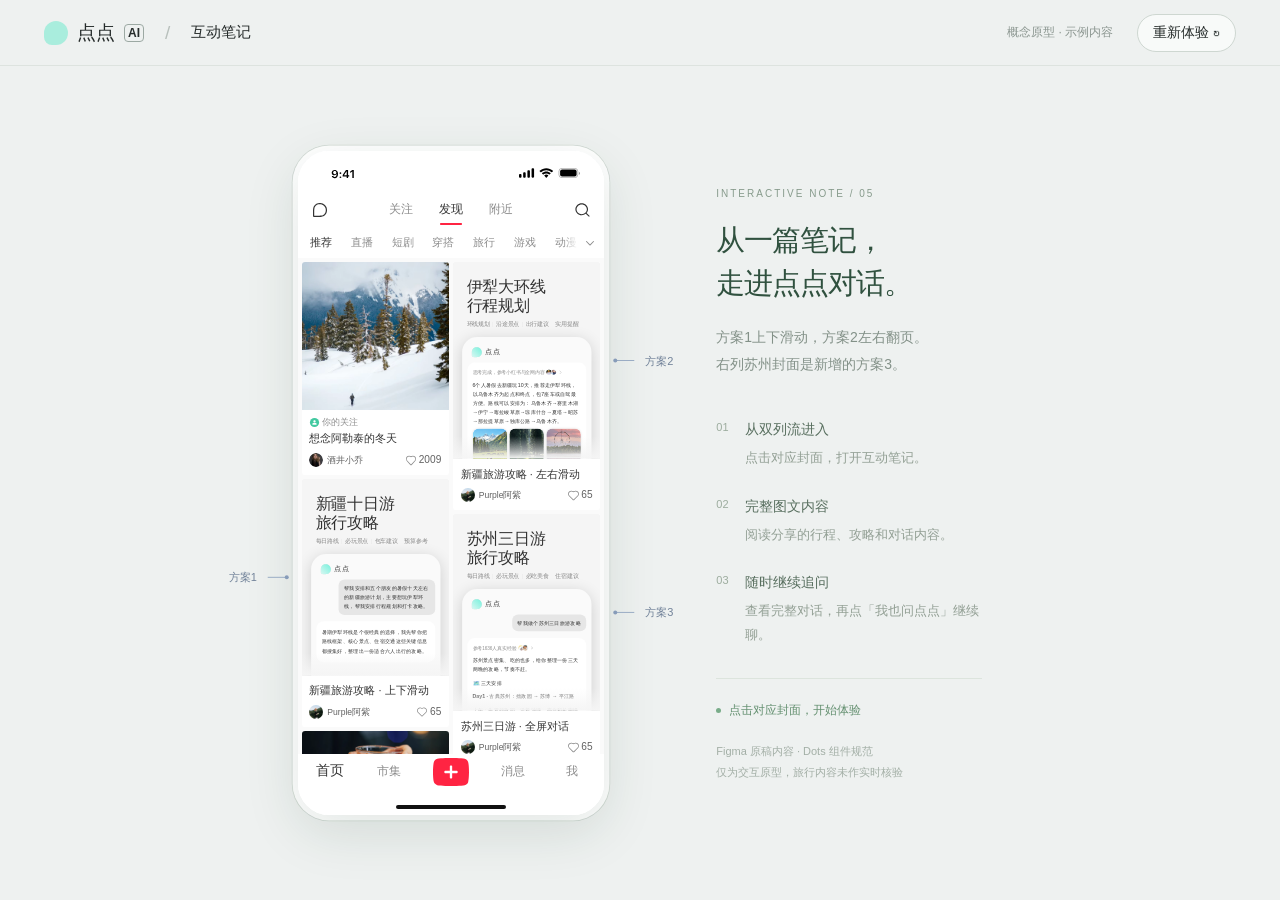
==== commit a60a2095: "Unify feed covers with title tags and dialogue excerpts" ====
--- a/index.template.html
+++ b/index.template.html
@@ -25,7 +25,6 @@
 <link rel="icon" type="image/svg+xml" href="assets/dots-avatar.svg">
 <link rel="apple-touch-icon" sizes="180x180" href="apple-touch-icon.png">
 <link rel="stylesheet" href="style.css?v=scheme-anchors-2">
-<link rel="stylesheet" href="cover.css?v=phone-cover-1">
 <link rel="stylesheet" href="poster.css?v=suzhou-cover-1">
 </head>
 <body>
@@ -38,7 +37,7 @@
       <div class="feed-top"><span class="feed-top-icon"><img class="feed-dots-icon" src="assets/feed/dots.svg" alt="点点" width="18" height="18"></span><nav class="feed-top-tabs" aria-label="首页栏目"><span>关注</span><span class="selected" aria-current="page">发现</span><span>附近</span></nav><span class="feed-top-icon"><img src="assets/feed/search.svg" alt="搜索" width="24" height="24"></span></div>
       <nav class="feed-categories" aria-label="笔记分类"><div><span class="selected" aria-current="page">推荐</span><span>直播</span><span>短剧</span><span>穿搭</span><span>旅行</span><span>游戏</span><span>动漫</span></div><span class="feed-category-more"><img src="assets/feed/dropdown.svg" alt="更多分类" width="16" height="16"></span></nav>
     </header>
-    <div id="feedScroll" class="feed-scroll"><div class="feed-column"><article class="feed-card"><span class="feed-cover square"><img src="assets/feed/snow.webp" alt="想念阿勒泰的冬天" draggable="false"></span><span class="feed-card-body"><span class="feed-reason"><img src="assets/feed/friends.svg" alt="" width="14" height="14">你的关注</span><span class="feed-card-title">想念阿勒泰的冬天</span><span class="feed-card-meta"><img class="feed-avatar" src="assets/feed/avatar-snow.webp" alt="" width="18" height="18"><span class="feed-author">酒井小乔</span><span class="feed-likes"><img src="assets/feed/like.svg" alt="赞" width="16" height="16"><span>2009</span></span></span></span></article><button class="feed-card" type="button" id="feedTarget" aria-label="方案1：新疆旅游攻略，上下滑动"><span class="feed-cover portrait phone-cover" role="img" aria-label="暑假去新疆，10天怎么安排？手机中展示点点的伊犁旅行对话"><span class="cover-art" aria-hidden="true"><span class="cover-brand"><img src="assets/dots-avatar.svg" alt="">点点<span>小红书的 AI 助手</span></span><span class="cover-headline">暑假去新疆<br>10天怎么安排？</span><span class="cover-device"><span class="cover-screen"><span class="cover-status"><b>9:41</b><span class="cover-island"></span><img src="assets/status.svg" alt=""></span><span class="cover-nav"><span>‹</span><span><img src="assets/dots-avatar.svg" alt="">点点</span><span>···</span></span><span class="cover-chat"><span class="cover-query">和5个朋友去新疆玩10天，<br>想走伊犁环线，怎么安排？</span><span class="cover-response"><span class="cover-source">参考小红书上的真实旅行经验</span><span>推荐这条<b>10天伊犁环线</b>。</span><span class="cover-route">乌鲁木齐 → 赛里木湖 → 伊宁<br>喀拉峻 → 夏塔 → 那拉提 → 独库公路</span><span class="cover-photos"><img src="assets/sources/note-1-1.webp" alt=""><img src="assets/sources/note-2-1.webp" alt=""><img src="assets/sources/note-3-1.webp" alt=""></span><span class="cover-answer-heading">沿途景点与行程安排</span></span></span></span></span></span></span><span class="feed-card-body"><span class="feed-reason"><img src="assets/dots-avatar.svg" alt="" width="14" height="14">点点ai对话</span><span class="feed-card-title">新疆旅游攻略 · 上下滑动</span><span class="feed-card-meta"><img class="feed-avatar" src="assets/avatar.png" alt="" width="18" height="18"><span class="feed-author">Purple阿紫</span><span class="feed-likes"><img src="assets/feed/like.svg" alt="赞" width="16" height="16"><span>65</span></span></span></span></button><article class="feed-card"><span class="feed-cover landscape"><img src="assets/feed/restaurant.webp" alt="上海天台西餐吧，今日正式营业啦，欢迎品尝" draggable="false"></span><span class="feed-card-body"><span class="feed-card-title">上海天台西餐吧，今日正式营业啦，欢迎品尝</span><span class="feed-card-meta"><img class="feed-avatar" src="assets/feed/avatar-default.webp" alt="" width="18" height="18"><span class="feed-author">Summer Flowers</span><span class="feed-likes"><img src="assets/feed/like.svg" alt="赞" width="16" height="16"><span>2009</span></span></span></span></article></div><div class="feed-column"><button type="button" class="feed-card" id="feedPagedTarget" aria-label="方案2：新疆旅游攻略，左右滑动"><span class="feed-cover portrait"><img src="assets/feed/xinjiang.webp" alt="新疆旅游攻略" draggable="false"></span><span class="feed-card-body"><span class="feed-reason"><img src="assets/dots-avatar.svg" alt="" width="14" height="14">点点ai对话</span><span class="feed-card-title">新疆旅游攻略 · 左右滑动</span><span class="feed-card-meta"><img class="feed-avatar" src="assets/avatar.png" alt="" width="18" height="18"><span class="feed-author">Purple阿紫</span><span class="feed-likes"><img src="assets/feed/like.svg" alt="赞" width="16" height="16"><span>65</span></span></span></span></button><button type="button" class="feed-card" id="feedPosterTarget" aria-label="方案3：苏州三日游，全屏对话"><span class="feed-cover suzhou-cover" data-poster-cover role="img" aria-label="苏州三日游旅行攻略，点点对话封面"></span><span class="feed-card-body"><span class="feed-reason"><img src="assets/dots-avatar.svg" alt="" width="14" height="14">点点ai对话</span><span class="feed-card-title">苏州三日游 · 全屏对话</span><span class="feed-card-meta"><img class="feed-avatar" src="assets/avatar.png" alt="" width="18" height="18"><span class="feed-author">Purple阿紫</span><span class="feed-likes"><img src="assets/feed/like.svg" alt="赞" width="16" height="16"><span>65</span></span></span></span></button><article class="feed-card"><span class="feed-cover portrait"><img src="assets/feed/camp.webp" alt="上海露营天花板⛺️🦌绝美" draggable="false"></span><span class="feed-card-body"><span class="feed-card-title">上海露营天花板⛺️🦌绝美</span><span class="feed-card-meta"><img class="feed-avatar" src="assets/feed/avatar-camp.webp" alt="" width="18" height="18"><span class="feed-author">Summer Flowers</span><span class="feed-likes"><img src="assets/feed/like.svg" alt="赞" width="16" height="16"><span>872</span></span></span></span></article><article class="feed-card"><span class="feed-cover portrait"><img src="assets/feed/rooftop.webp" alt="上海天台西餐吧，今日正式营业啦，欢迎品尝" draggable="false"><img class="feed-video" src="assets/feed/video.svg" alt="视频笔记" width="20" height="20"></span><span class="feed-card-body"><span class="feed-card-title">上海天台西餐吧，今日正式营业啦，欢迎品尝</span><span class="feed-card-meta"><img class="feed-avatar" src="assets/feed/avatar-rooftop.webp" alt="" width="18" height="18"><span class="feed-author">HUAHUA</span><span class="feed-likes"><img src="assets/feed/like.svg" alt="赞" width="16" height="16"><span>23</span></span></span></span></article><article class="feed-card"><span class="feed-cover portrait"><img src="assets/feed/food.webp" alt="上海天台西餐吧，今日正式营业啦，欢迎品尝" draggable="false"></span><span class="feed-card-body"><span class="feed-card-title">上海天台西餐吧，今日正式营业啦，欢迎品尝</span><span class="feed-card-meta"><img class="feed-avatar" src="assets/feed/avatar-default.webp" alt="" width="18" height="18"><span class="feed-author">Summer Flowers</span><span class="feed-likes"><img src="assets/feed/like.svg" alt="赞" width="16" height="16"><span>2009</span></span></span></span></article></div></div>
+    <div id="feedScroll" class="feed-scroll"><div class="feed-column"><article class="feed-card"><span class="feed-cover square"><img src="assets/feed/snow.webp" alt="想念阿勒泰的冬天" draggable="false"></span><span class="feed-card-body"><span class="feed-reason"><img src="assets/feed/friends.svg" alt="" width="14" height="14">你的关注</span><span class="feed-card-title">想念阿勒泰的冬天</span><span class="feed-card-meta"><img class="feed-avatar" src="assets/feed/avatar-snow.webp" alt="" width="18" height="18"><span class="feed-author">酒井小乔</span><span class="feed-likes"><img src="assets/feed/like.svg" alt="赞" width="16" height="16"><span>2009</span></span></span></span></article><button class="feed-card" type="button" id="feedTarget" aria-label="方案1：新疆旅游攻略，上下滑动"><span class="feed-cover suzhou-cover" data-poster-cover="xinjiang" role="img" aria-label="新疆十日游旅行攻略，点点旅行对话封面"></span><span class="feed-card-body"><span class="feed-card-title">新疆旅游攻略 · 上下滑动</span><span class="feed-card-meta"><img class="feed-avatar" src="assets/avatar.png" alt="" width="18" height="18"><span class="feed-author">Purple阿紫</span><span class="feed-likes"><img src="assets/feed/like.svg" alt="赞" width="16" height="16"><span>65</span></span></span></span></button><article class="feed-card"><span class="feed-cover landscape"><img src="assets/feed/restaurant.webp" alt="上海天台西餐吧，今日正式营业啦，欢迎品尝" draggable="false"></span><span class="feed-card-body"><span class="feed-card-title">上海天台西餐吧，今日正式营业啦，欢迎品尝</span><span class="feed-card-meta"><img class="feed-avatar" src="assets/feed/avatar-default.webp" alt="" width="18" height="18"><span class="feed-author">Summer Flowers</span><span class="feed-likes"><img src="assets/feed/like.svg" alt="赞" width="16" height="16"><span>2009</span></span></span></span></article></div><div class="feed-column"><button type="button" class="feed-card" id="feedPagedTarget" aria-label="方案2：新疆旅游攻略，左右滑动"><span class="feed-cover suzhou-cover" data-poster-cover="yili" role="img" aria-label="伊犁大环线行程规划，点点旅行对话封面"></span><span class="feed-card-body"><span class="feed-card-title">新疆旅游攻略 · 左右滑动</span><span class="feed-card-meta"><img class="feed-avatar" src="assets/avatar.png" alt="" width="18" height="18"><span class="feed-author">Purple阿紫</span><span class="feed-likes"><img src="assets/feed/like.svg" alt="赞" width="16" height="16"><span>65</span></span></span></span></button><button type="button" class="feed-card" id="feedPosterTarget" aria-label="方案3：苏州三日游，全屏对话"><span class="feed-cover suzhou-cover" data-poster-cover="suzhou" role="img" aria-label="苏州三日游旅行攻略，点点对话封面"></span><span class="feed-card-body"><span class="feed-card-title">苏州三日游 · 全屏对话</span><span class="feed-card-meta"><img class="feed-avatar" src="assets/avatar.png" alt="" width="18" height="18"><span class="feed-author">Purple阿紫</span><span class="feed-likes"><img src="assets/feed/like.svg" alt="赞" width="16" height="16"><span>65</span></span></span></span></button><article class="feed-card"><span class="feed-cover portrait"><img src="assets/feed/camp.webp" alt="上海露营天花板⛺️🦌绝美" draggable="false"></span><span class="feed-card-body"><span class="feed-card-title">上海露营天花板⛺️🦌绝美</span><span class="feed-card-meta"><img class="feed-avatar" src="assets/feed/avatar-camp.webp" alt="" width="18" height="18"><span class="feed-author">Summer Flowers</span><span class="feed-likes"><img src="assets/feed/like.svg" alt="赞" width="16" height="16"><span>872</span></span></span></span></article><article class="feed-card"><span class="feed-cover portrait"><img src="assets/feed/rooftop.webp" alt="上海天台西餐吧，今日正式营业啦，欢迎品尝" draggable="false"><img class="feed-video" src="assets/feed/video.svg" alt="视频笔记" width="20" height="20"></span><span class="feed-card-body"><span class="feed-card-title">上海天台西餐吧，今日正式营业啦，欢迎品尝</span><span class="feed-card-meta"><img class="feed-avatar" src="assets/feed/avatar-rooftop.webp" alt="" width="18" height="18"><span class="feed-author">HUAHUA</span><span class="feed-likes"><img src="assets/feed/like.svg" alt="赞" width="16" height="16"><span>23</span></span></span></span></article><article class="feed-card"><span class="feed-cover portrait"><img src="assets/feed/food.webp" alt="上海天台西餐吧，今日正式营业啦，欢迎品尝" draggable="false"></span><span class="feed-card-body"><span class="feed-card-title">上海天台西餐吧，今日正式营业啦，欢迎品尝</span><span class="feed-card-meta"><img class="feed-avatar" src="assets/feed/avatar-default.webp" alt="" width="18" height="18"><span class="feed-author">Summer Flowers</span><span class="feed-likes"><img src="assets/feed/like.svg" alt="赞" width="16" height="16"><span>2009</span></span></span></span></article></div></div>
     <footer class="feed-bottom"><nav aria-label="底部导航"><button type="button" id="feedHome" aria-current="page">首页</button><span>市集</span><span class="feed-publish"><img src="assets/feed/publish.svg" alt="发布" width="46" height="36"></span><span>消息</span><span>我</span></nav><div class="feed-home-area"><div class="home-indicator"></div></div></footer>
   </section>
 
--- a/poster.css
+++ b/poster.css
@@ -1,4 +1,4 @@
-/* Scheme 3 only. Cover geometry comes from Figma 1683:50113 (393 × 524). */
+/* Shared feed cover. Geometry comes from scheme 3, Figma 1683:50113 (393 × 524). */
 .suzhou-cover{position:relative;display:block;overflow:hidden;background:#f5f5f5;color:rgba(0,0,0,.8);isolation:isolate}
 .suzhou-art{position:absolute;left:0;top:0;width:393px;height:524px;overflow:hidden;text-align:left;transform-origin:top left;background:#f5f5f5}
 .suzhou-title{position:absolute;top:40px;left:36px;width:321px;font-family:"FZYouHeiS","PingFang SC",sans-serif;font-size:44px;font-weight:600;line-height:50px;letter-spacing:-1px}
@@ -16,6 +16,7 @@
 .suzhou-preview .source-avatars img+img{margin-left:-3.511px}
 .suzhou-preview .response-status>.suzhou-source-arrow{width:12.2901px;height:12.2901px}
 .suzhou-preview .dots-markdown{font-size:14.046px;line-height:24.58px}
+.suzhou-preview p{margin:0}
 .suzhou-preview .dots-markdown p+p{margin-top:10.534px}
 .suzhou-preview .dots-markdown h4{font-size:14.046px;font-weight:600;line-height:21.069px;margin:14.046px 0 12.29px}
 .suzhou-preview .answer-actions{display:none}
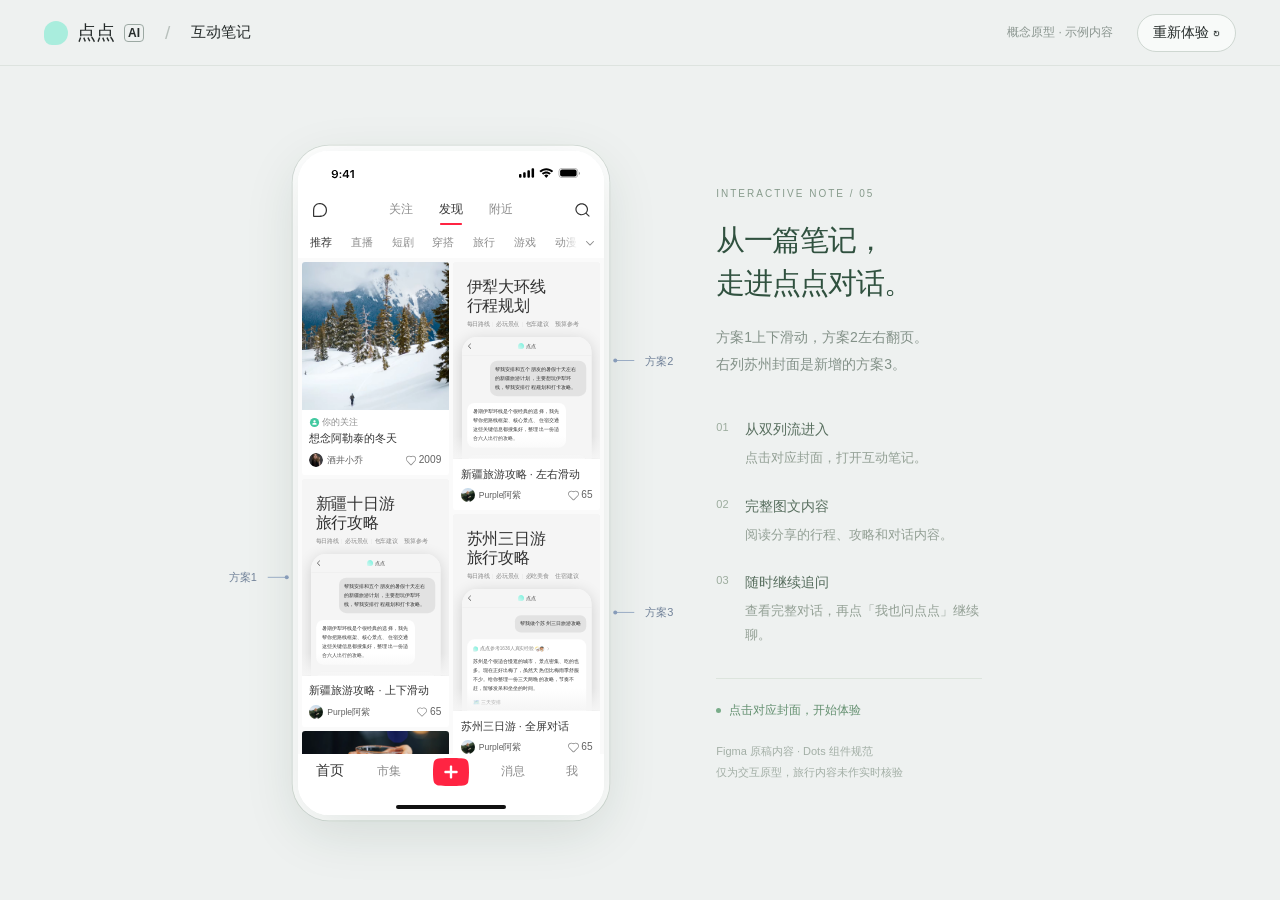
==== commit 39b52691: "Use matching reader screenshots for feed cover previews" ====
--- a/index.template.html
+++ b/index.template.html
@@ -122,31 +122,8 @@
   <div class="suzhou-art" aria-hidden="true">
     <div class="suzhou-title">苏州三日游<br>旅行攻略</div>
     <div class="suzhou-subtitle"><span>每日路线</span><img src="assets/suzhou/divider.svg" alt=""><span>必玩景点</span><img src="assets/suzhou/divider.svg" alt=""><span>必吃美食</span><img src="assets/suzhou/divider.svg" alt=""><span>住宿建议</span></div>
-    <div class="suzhou-device"><div class="suzhou-brand"><img src="assets/suzhou/dots-logo.svg" alt=""><strong>点点</strong></div><div class="suzhou-preview"></div></div>
+    <div class="suzhou-device"><div class="cover-dialogue conversation-mode"><header class="sheet-header"><span class="sheet-icon"><img src="assets/back.svg" alt="" width="22" height="22"></span><h2><img src="assets/sheet-logo.svg" alt="" width="24" height="24">点点</h2></header><div class="sheet-space"><div class="cover-dialogue-messages"></div></div></div></div>
     <div class="suzhou-fade"></div>
-  </div>
-</template>
-<template id="posterMessagesTemplate">
-  <div class="dots-message user-message suzhou-query"><p>帮我做个苏州三日旅游攻略</p></div>
-  <div class="dots-response suzhou-response">
-    <div class="response-status"><span>参考1636人真实经验</span><span class="source-avatars"><img src="assets/suzhou/avatar-one.png" alt="" width="16" height="16"><img src="assets/suzhou/avatar-two.png" alt="" width="16" height="16"></span><img class="suzhou-source-arrow" src="assets/suzhou/source-arrow.svg" alt=""></div>
-    <div class="dots-markdown">
-      <p>苏州景点密集、吃的也多，给你整理一份三天两晚的攻略，节奏不赶。</p>
-      <h4>🗺️ 三天安排</h4>
-      <p><strong>Day1 · 古典苏州：拙政园 → 苏博 → 平江路</strong></p>
-      <p><strong>上午：</strong>先逛拙政园，沿着池塘、亭台和长廊慢慢走。之后去苏州博物馆，看看白墙、屋顶与水面的光影。</p>
-      <p><strong>下午：</strong>留给平江路，沿河散步，找一家茶馆坐坐。晚饭可以试试苏式面，把第一天的节奏放慢一点。</p>
-      <h4>🌿 Day2 · 园林与老街</h4>
-      <p>把虎丘和留园安排在第二天，感受两种不同的园林风景。傍晚再到山塘街，沿河看看亮灯后的街巷，挑一家小店吃晚饭。</p>
-      <h4>🌊 Day3 · 金鸡湖慢游</h4>
-      <p>最后一天留给金鸡湖，沿湖走走，看看东方之门和湖边的城市风景。行程不排太满，给午饭、咖啡和返程留出时间。</p>
-      <h4>🍜 必吃美食</h4>
-      <p>苏式汤面、蟹粉小笼和时令糕团都可以加入清单。每天顺路挑一两家就好，不用为了打卡来回赶路。</p>
-      <h4>🏨 住宿建议</h4>
-      <p>想多逛古城，可以选择观前街或平江路附近；喜欢湖边散步，可以考虑金鸡湖一带。订房时留意到地铁站的步行距离。</p>
-      <h4>✨ 出发前的小提醒</h4>
-      <p>提前确认园林、博物馆的开放与预约信息，带一双适合走路的鞋。遇到下雨，可以把室外散步和室内参观的顺序调换一下。</p>
-    </div>
   </div>
 </template>
 <template id="suzhouConversationTemplate">
--- a/poster.css
+++ b/poster.css
@@ -5,21 +5,9 @@
 .suzhou-subtitle{position:absolute;top:148px;left:36px;display:flex;align-items:center;gap:8px;font-size:16px;line-height:24px;color:rgba(0,0,0,.45);white-space:nowrap}
 .suzhou-subtitle img{flex:none}
 .suzhou-device{position:absolute;left:24px;right:24px;top:200px;bottom:-17px;border-radius:40px 40px 0 0;background:#fafafa;box-shadow:0 8px 40px rgba(0,0,0,.16);overflow:hidden}
-.suzhou-brand{height:64px;display:flex;align-items:center;gap:6px;padding:24px 24px 8px}
-.suzhou-brand strong{font-size:20px;font-weight:600;line-height:28px}
-.suzhou-brand>img{flex:none}
-.suzhou-preview{padding:3.511px 14.046px 0}
-.suzhou-preview .user-message{width:fit-content;max-width:257.214px;margin:0 0 17.557px auto;border-radius:15.802px;padding:10.534px 14.046px;font-size:14.046px;line-height:24.58px;background:rgba(0,0,0,.08)}
-.suzhou-preview .dots-response{padding:17.557px 14.046px;border:0;border-radius:19.313px}
-.suzhou-preview .response-status{gap:3.511px;margin-bottom:12.29px;font-size:12.29px;line-height:17.557px;letter-spacing:0}
-.suzhou-preview .source-avatars img{width:15.802px;height:15.802px}
-.suzhou-preview .source-avatars img+img{margin-left:-3.511px}
-.suzhou-preview .response-status>.suzhou-source-arrow{width:12.2901px;height:12.2901px}
-.suzhou-preview .dots-markdown{font-size:14.046px;line-height:24.58px}
-.suzhou-preview p{margin:0}
-.suzhou-preview .dots-markdown p+p{margin-top:10.534px}
-.suzhou-preview .dots-markdown h4{font-size:14.046px;font-weight:600;line-height:21.069px;margin:14.046px 0 12.29px}
-.suzhou-preview .answer-actions{display:none}
+.cover-dialogue{width:393px;transform:scale(calc(345 / 393));transform-origin:top left;background:#f5f5f5;pointer-events:none;user-select:none;color:var(--dots-title)}
+.cover-dialogue .sheet-space{overflow:clip;min-height:0}
+.cover-dialogue-suzhou .sheet-space{padding:0}
 .suzhou-fade{position:absolute;bottom:0;left:0;right:0;height:60px;background:linear-gradient(180deg,rgba(245,245,245,0),#f5f5f5);pointer-events:none}
 
 /* Full-height note: keep the author's header and the normal engagement toolbar. */
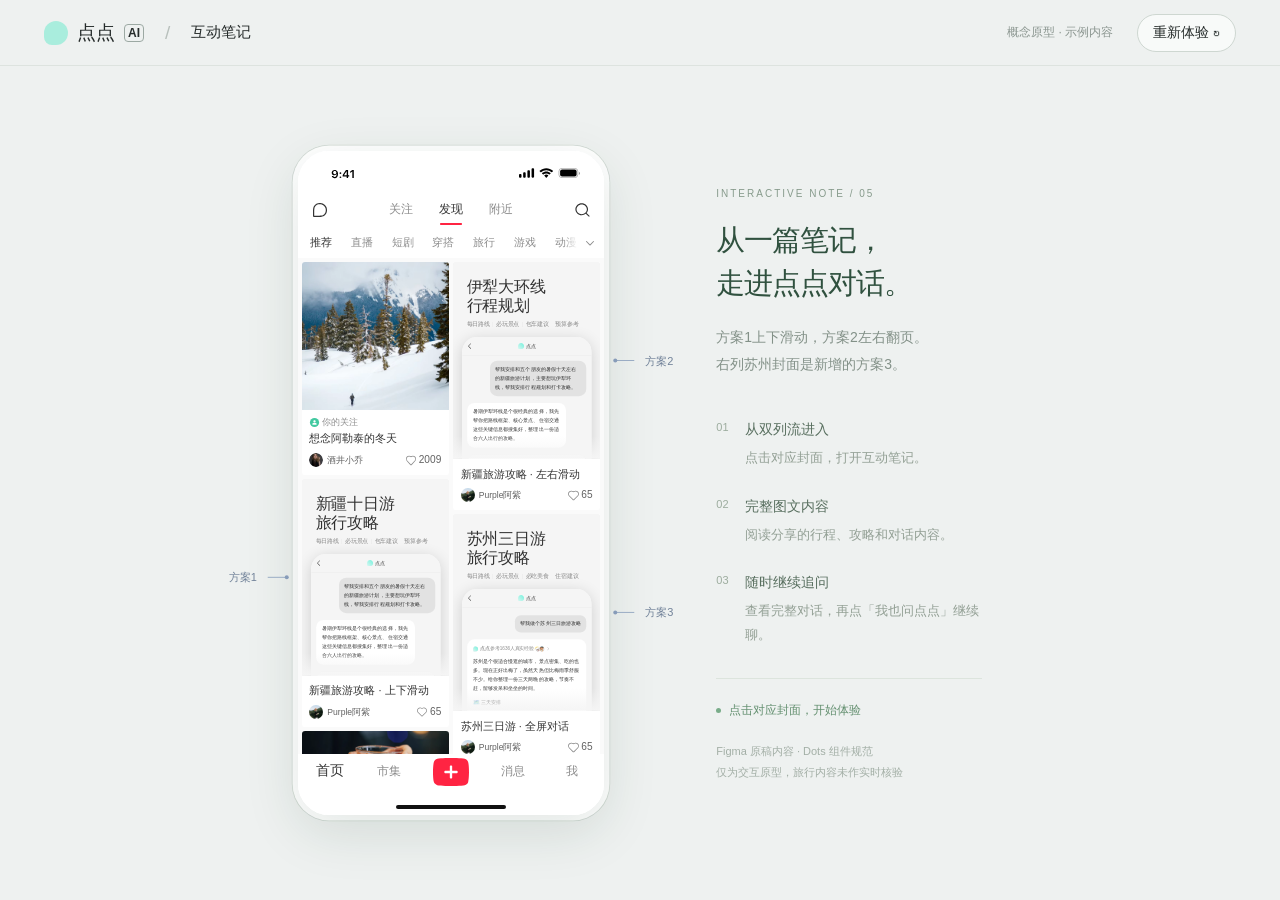
==== commit f83453ae: "Match conversation transitions and personal chat to recording" ====
--- a/index.template.html
+++ b/index.template.html
@@ -90,17 +90,18 @@
       <header class="sheet-header"><button id="closeAsk" class="sheet-icon" aria-label="关闭问点点"><img src="assets/sheet-close.svg" alt="" width="22" height="22"></button><h2 id="sheetTitle"><img src="assets/sheet-logo.svg" alt="" width="24" height="24">点点</h2><button id="expandAsk" class="sheet-icon" aria-label="进入完整点点对话页"><img src="assets/sheet-expand.svg" alt="" width="22" height="22"></button><button type="button" class="query-more" aria-label="更多" disabled><img src="assets/query-more.svg" alt="" width="24" height="24"></button></header>
       <div class="sheet-space" id="conversationScroll">
         <div id="sharedConversation" hidden><div id="sharedMessages"></div></div>
-        <section id="newTopic" class="new-topic" aria-label="推荐追问" hidden>
-          <div class="topic-suggestions"><button type="button" disabled>6个人去伊犁，包车怎么选？</button><button type="button" disabled>10天行程怎么安排更轻松？</button></div>
+        <section id="newTopic" class="new-topic" aria-label="聊聊新话题" hidden>
+          <p class="new-topic-divider">聊聊新话题</p>
+          <div class="new-topic-greeting"><p>🏝️ 嗨，你想去什么地方旅游都可以告诉我，我帮你制定专属旅游攻略～</p></div>
+          <nav id="recommendedQueries" class="recommended-queries" aria-label="推荐问题" hidden><button type="button" data-query="伊犁有哪些适合拍照的景点？"><span>伊犁有哪些适合拍照的景点？</span></button><button type="button" data-query="推荐一些适合朋友一起旅行的地方"><span>推荐一些适合朋友一起旅行的地方</span></button><button type="button" data-query="最近有什么好看的电影？"><span>最近有什么好看的电影？</span></button></nav>
         </section>
         <div id="followupMessages" aria-live="polite"></div>
         <p id="askFeedback" role="status"></p>
       </div>
       <footer id="readerFooter" class="reader-footer" hidden><button type="button" id="askAlso" class="ask-also dialogue-cta"><span class="dialogue-cta-logo"><img src="assets/conversation-entry-logo.svg" alt=""></span><span>我也问点点</span></button><div class="reader-home" aria-hidden="true"></div></footer>
       <nav id="askSuggestions" class="sheet-suggestions" aria-label="关于这份伊犁环线的推荐追问"></nav>
-      <button type="button" id="recommendationDismiss" class="recommendation-dismiss" aria-label="收起推荐问题，返回完整对话" hidden></button>
-      <nav id="recommendedQueries" class="recommended-queries" aria-label="推荐问题" hidden><button type="button" data-query="还有什么小众玩法？"><span>还有什么小众玩法？</span><span class="query-arrow"><img src="assets/reader-query-arrow.svg" alt=""></span></button><button type="button" data-query="帮我推荐其他自驾路线"><span>帮我推荐其他自驾路线</span><span class="query-arrow"><img src="assets/reader-query-arrow.svg" alt=""></span></button><button type="button" data-query="大家怎么评价赛里木湖"><span>大家怎么评价赛里木湖</span><span class="query-arrow"><img src="assets/reader-query-arrow.svg" alt=""></span></button></nav>
-      <form id="askForm" class="sheet-composer"><button type="button" id="askVoice" class="composer-icon" aria-label="语音输入"><img src="assets/sheet-voice.svg" alt="" width="24" height="24"></button><label class="sr-only" for="questionInput">发消息或按住说话</label><input id="questionInput" readonly inputmode="none" placeholder="发消息或按住说话" autocomplete="off" maxlength="200" enterkeyhint="send"><button type="button" id="askAdd" class="composer-icon" aria-label="添加内容"><img src="assets/sheet-add.svg" alt="" width="24" height="24"></button><button type="submit" id="sendAsk" class="composer-icon" aria-label="发送追问" disabled><img src="assets/sheet-send.svg" alt="" width="24" height="24"></button></form>
+      <form id="askForm" class="sheet-composer personal-composer"><button type="button" id="askVoice" class="composer-icon" aria-label="语音输入"><img src="assets/sheet-voice.svg" alt="" width="24" height="24"></button><label class="sr-only" for="questionInput">发消息或按住说话</label><input id="questionInput" readonly inputmode="none" placeholder="发消息或按住说话..." autocomplete="off" maxlength="200" enterkeyhint="send"><button type="button" id="askCamera" class="composer-icon composer-camera" aria-label="拍照"><img src="assets/composer-camera.svg" alt="" width="24" height="24"></button><button type="button" id="askAdd" class="composer-icon" aria-label="添加内容"><img src="assets/sheet-add.svg" alt="" width="24" height="24"></button><button type="submit" id="sendAsk" class="composer-icon composer-send" aria-label="发送追问" disabled><img src="assets/sheet-send.svg" alt="" width="24" height="24"></button></form>
+      <p class="ai-disclaimer">内容由AI生成</p>
       <div class="sheet-keyboard" id="sheetKeyboard" aria-label="演示键盘">
         <div class="keyboard-candidates" id="keyboardCandidates"></div>
         <div id="keyboardKeys" class="keyboard-keys"></div>
@@ -132,7 +133,7 @@
  <div class="su-answer-row"><article class="su-answer" aria-label="点点的苏州三日游攻略">
   <div class="su-answer-content"><div class="su-status" data-su-block><img class="su-status-logo" src="assets/suzhou-dialogue/dots.svg" alt=""><span><b>点点</b> 参考1636人真实经验</span><span class="su-avatars"><img src="assets/suzhou-dialogue/avatar-one.png" alt=""><img src="assets/suzhou-dialogue/avatar-two.png" alt=""></span><img class="su-source-arrow" src="assets/suzhou-dialogue/arrow.svg" alt=""></div>
   <div class="su-content"><p>苏州是个很适合慢逛的城市，景点密集、吃的也多。现在正好出梅了，虽然天热但比梅雨季舒服不少。给你整理一份三天两晚的攻略，节奏不赶，留够发呆和坐坐的时间。</p><div class="su-itinerary"><h4>🗺️ 三天安排</h4><div class="su-days"><div class="su-stack"><h5>Day1 · 古典苏州：拙政园→ 苏博→ 平江路</h5><div class="su-stack"><div class="su-bullet"><img class="su-bullet-icon" src="assets/suzhou-dialogue/bullet.svg" alt=""><div class="su-bullet-body"><p><strong>上午：</strong>先到拙政园，中国四大名园之首，一步一景，建议早上去人少光线好，逛1.5-2小时。出来步行几分钟就到苏州博物馆， 贝聿铭的封山之作，建筑本身就是艺术品，免费但要提前7天预约，周一闭馆。</p></div></div><div class="su-portrait-row"><div class="su-portrait su-photo-0" data-su-block><img src="assets/suzhou-dialogue/photo-00.png" alt="苏州园林的亭台与绿荫" draggable="false"></div></div><div class="su-bullet"><img class="su-bullet-icon" src="assets/suzhou-dialogue/bullet.svg" alt=""><div class="su-bullet-body"><p><strong>中午：</strong>走到平江路，沿河老街，两边的文创店、小吃铺可以慢慢逛。有时间顺路去狮子林逛一圈，假山迷宫很有意思。傍晚到观前街吃晚饭，整条街都是老字号和餐饮选择。</p></div></div></div></div><div class="su-stack"><h5>Day2 · 烟火苏州：虎丘 → 七里山塘 → 寒山寺 → 西园寺 → 留园</h5><div class="su-stack"><div class="su-bullet"><img class="su-bullet-icon" src="assets/suzhou-dialogue/bullet.svg" alt=""><div class="su-bullet-body"><p><strong>上午：</strong>坐地铁或骑车到虎丘，苏东坡说”到苏州不游虎丘乃憾事也”，虎丘塔斜而不倒比 比萨斜塔还早两百年，环境清幽，逛1小时左右。</p></div></div><div class="su-bullet"><img class="su-bullet-icon" src="assets/suzhou-dialogue/bullet.svg" alt=""><div class="su-bullet-body"><p><strong>中午：</strong>到七里山塘街，千年临水古街，白墙黑瓦配红灯笼，边走边吃。下午去寒山寺，因”夜半钟声到客船”出名，安静古朴，可以敲钟祈福。旁边的西园寺人更少，素面可以尝尝（下午两点后就不卖了，注意时间）。</p></div></div><div class="su-bullet"><img class="su-bullet-icon" src="assets/suzhou-dialogue/bullet.svg" alt=""><div class="su-bullet-body"><p><strong>傍晚：</strong>走到留园，虽然面积不大但”小而精”， 冠云峰是镇园之宝，园林设计非常精致。晚上山塘街亮灯后的夜景一定要看，比白天美很多。</p><div class="su-gallery" data-su-block><img src="assets/suzhou-dialogue/photo-01.png" alt="苏州临河老街夜景" draggable="false"><img src="assets/suzhou-dialogue/photo-02.png" alt="山塘街灯笼夜景" draggable="false"><img src="assets/suzhou-dialogue/photo-03.png" alt="苏州园林水巷" draggable="false"></div></div></div></div></div><div class="su-stack"><h5>Day3 · 慢逛苏州：金鸡湖 → 东方之门 → 诚品书店 → 葑门横街 → 网师园</h5><div class="su-stack"><div class="su-bullet"><img class="su-bullet-icon" src="assets/suzhou-dialogue/bullet.svg" alt=""><div class="su-bullet-body"><p><strong>上午：</strong>去金鸡湖看日出或散步，湖面开阔，苏州的现代感全在这里。旁边的东方之门（“大裤衩”）拍照打卡，找好角度速战速决，人多好位置抢手。诚品书店在附近，来自台湾的大陆首家分店，标志性的大楼梯很出片，二楼有咖啡店可以坐坐。</p></div></div><div class="su-bullet"><img class="su-bullet-icon" src="assets/suzhou-dialogue/bullet.svg" alt=""><div class="su-bullet-body"><p><strong>中午：</strong>去葑门横街，本地人的菜场老街，烟火气十足，各种小吃价格实在。下午去网师园，小巧精致的古典园林，人少清净。现在暑期有夜间开放时间延长到21:00，下午进去待到晚上性价比很高。</p><div class="su-gallery" data-su-block><img src="assets/suzhou-dialogue/photo-04.png" alt="金鸡湖城市风景" draggable="false"><img src="assets/suzhou-dialogue/photo-05.png" alt="苏州园林湖畔" draggable="false"><img src="assets/suzhou-dialogue/photo-06.png" alt="苏州古典园林" draggable="false"></div></div></div></div></div></div></div><section class="su-section"><h4>🍜 必吃美食</h4><p>苏州菜偏甜，跟上海口味接近但更精致。几个必吃的：</p><div class="su-food"><div class="su-stack"><div class="su-bullet"><img class="su-bullet-icon" src="assets/suzhou-dialogue/bullet.svg" alt=""><div class="su-bullet-body"><p><strong>松鼠桂鱼：</strong>苏帮菜招牌，外酥里嫩酸甜口， 满桂芳（山塘街）人均90，现杀现做口碑稳。</p></div></div><div class="su-portrait-row"><div class="su-portrait su-photo-7" data-su-block><img src="assets/suzhou-dialogue/photo-07.png" alt="苏帮菜松鼠桂鱼" draggable="false"></div></div></div><div class="su-bullet"><img class="su-bullet-icon" src="assets/suzhou-dialogue/bullet.svg" alt=""><div class="su-bullet-body"><p><strong>哑巴生煎：</strong>老苏州早餐味道，脆底爆汁，平江路那家人均20，早7:30前到基本不用排队。</p><div class="su-gallery" data-su-block><img src="assets/suzhou-dialogue/photo-08.png" alt="哑巴生煎" draggable="false"><img src="assets/suzhou-dialogue/photo-09.png" alt="苏州生煎店招" draggable="false"><img src="assets/suzhou-dialogue/photo-10.png" alt="苏州生煎门店" draggable="false"></div></div></div><div class="su-bullet"><img class="su-bullet-icon" src="assets/suzhou-dialogue/bullet.svg" alt=""><div class="su-bullet-body"><p><strong>响油鳝糊：</strong>丝滑软嫩，浇热油”滋啦”一声， 稻山村人均70，11:30前到不用等位。</p><div class="su-gallery" data-su-block><img src="assets/suzhou-dialogue/photo-11.png" alt="苏州响油鳝糊" draggable="false"><img src="assets/suzhou-dialogue/photo-12.png" alt="响油鳝糊菜品" draggable="false"><img src="assets/suzhou-dialogue/photo-13.png" alt="苏帮菜门店" draggable="false"></div></div></div><div class="su-bullet"><img class="su-bullet-icon" src="assets/suzhou-dialogue/bullet.svg" alt=""><div class="su-bullet-body"><p><strong>蟹黄面：</strong>苏式面里的顶流，蟹黄浓郁拌面劲道。</p><div class="su-gallery" data-su-block><img src="assets/suzhou-dialogue/photo-14.png" alt="蟹黄面" draggable="false"><img src="assets/suzhou-dialogue/photo-15.png" alt="苏式蟹黄面套餐" draggable="false"><img src="assets/suzhou-dialogue/photo-16.png" alt="苏州面馆" draggable="false"></div></div></div></div></section><section class="su-section"><h4>🏨 住宿建议</h4><div class="su-stack"><div class="su-bullet"><img class="su-bullet-icon" src="assets/suzhou-dialogue/bullet.svg" alt=""><div class="su-bullet-body"><p><strong>观前街/平江路附近：</strong>最推荐，步行可达拙政园、苏博、山塘街，吃喝逛街方便，价格适中。</p></div></div><div class="su-bullet"><img class="su-bullet-icon" src="assets/suzhou-dialogue/bullet.svg" alt=""><div class="su-bullet-body"><p><strong>山塘街附近：</strong>氛围感好，晚上出门就是夜景，适合想沉浸体验的。</p></div></div><div class="su-bullet"><img class="su-bullet-icon" src="assets/suzhou-dialogue/bullet.svg" alt=""><div class="su-bullet-body"><p><strong>金鸡湖附近：</strong>现代高档，湖景酒店品质好但贵一些，适合预算充足的。</p><div class="su-gallery" data-su-block><img src="assets/suzhou-dialogue/photo-17.png" alt="苏州酒店客房" draggable="false"><img src="assets/suzhou-dialogue/photo-18.png" alt="苏州住宿房间" draggable="false"><img src="assets/suzhou-dialogue/photo-19.png" alt="金鸡湖湖景酒店" draggable="false"></div></div></div></div></section><section class="su-section"><h4>⚠️ 实用提醒</h4><div class="su-stack"><div class="su-bullet"><img class="su-bullet-icon" src="assets/suzhou-dialogue/bullet.svg" alt=""><div class="su-bullet-body"><p><strong>提前预约</strong>：苏博、拙政园、狮子林等热门园林务必提前线上预约，节假日尽早抢票。</p></div></div><div class="su-bullet"><img class="su-bullet-icon" src="assets/suzhou-dialogue/bullet.svg" alt=""><div class="su-bullet-body"><p><strong>交通：</strong>古城区景点密集，短途步行+骑车最舒服，跨区域坐地铁，打车早高峰可能堵。租个黄色共享电动车挺划算（59元/天）。</p></div></div><div class="su-bullet"><img class="su-bullet-icon" src="assets/suzhou-dialogue/bullet.svg" alt=""><div class="su-bullet-body"><p><strong>高铁选站：</strong>优先到苏州站，在市中心，离大部分景点都很近；苏州北站和园区站稍远但地铁方便。</p></div></div></div></section></div></div>
-  <div class="su-actions" role="group" aria-label="回答互动"><div><button type="button" disabled aria-label="复制回答"><img src="assets/suzhou-dialogue/copy.svg" alt=""></button><button type="button" disabled aria-label="分享回答"><img src="assets/suzhou-dialogue/share.svg" alt=""></button></div><div><button type="button" disabled aria-label="踩回答"><img src="assets/suzhou-dialogue/dislike.svg" alt=""></button><button type="button" disabled aria-label="重新生成回答"><img src="assets/suzhou-dialogue/refresh.svg" alt=""></button></div></div>
+  <div class="su-actions" role="group" aria-label="回答互动"><div><button type="button" disabled aria-label="复制回答"><img src="assets/suzhou-dialogue/copy.svg" alt=""></button><button type="button" disabled aria-label="赞回答"><img src="assets/answer-like.svg" alt="" width="16" height="16"></button><button type="button" disabled aria-label="踩回答"><img src="assets/suzhou-dialogue/dislike.svg" alt=""></button><button type="button" disabled aria-label="分享回答"><img src="assets/suzhou-dialogue/share.svg" alt=""></button></div><div><button type="button" disabled aria-label="重新生成回答"><img src="assets/suzhou-dialogue/refresh.svg" alt=""></button></div></div>
  </article></div>
 </div>
 </template>
--- a/style.css
+++ b/style.css
@@ -83,22 +83,31 @@
 .ask-also{position:absolute;left:50%;bottom:28px;transform:translateX(-50%)}
 .reader-home{position:absolute;bottom:8px;left:50%;transform:translateX(-50%);width:134px;height:5px;border-radius:3px;background:#111}
 .conversation-mode.reading-mode .sheet-space{padding-bottom:96px}
+/* Personal conversation — FullSizeRender.mov and the supplied October reference. */
 .recommended-queries[hidden]{display:none}
-.recommended-queries{position:relative;z-index:2;flex-shrink:0;display:flex;flex-direction:column;align-items:flex-start;gap:20px;padding:10px 30px 18px}
-.recommended-queries button{display:flex;align-items:center;gap:6px;padding:0;text-align:left;font-size:15px;line-height:22px;color:var(--dots-title)}
-.query-arrow{display:grid;place-items:center;flex:none;width:18px;height:18px;padding:3px;border-radius:6px;background:rgba(48,48,52,.05)}.query-arrow img{transform:rotate(90deg)}
-/* Preserve the full reading canvas behind the Figma recommendation overlay. */
 .conversation-mode .chat-statusbar{height:54px;padding:18px 17px 16px 25px;background:var(--dots-bg-0)}
-.recommendation-mode .chat-statusbar{background:#fff}
-.recommended-queries button:disabled{cursor:default;opacity:1;-webkit-text-fill-color:var(--dots-title)}
-.recommendation-dismiss[hidden]{display:none}
-.recommendation-dismiss{position:absolute;inset:54px 0 336px;z-index:1;padding:0;border:0;background:rgba(255,255,255,.9);backdrop-filter:blur(6px);-webkit-backdrop-filter:blur(6px);cursor:default}
-.recommendation-mode .sheet-header{z-index:0}
-.recommendation-mode .sheet-space{position:absolute;top:110px;left:0;right:0;bottom:0;padding:16px 16px 96px}
-.recommendation-mode .recommended-queries{position:absolute;left:0;right:0;bottom:396px}
-.recommendation-mode .sheet-composer{position:absolute;left:12px;right:12px;bottom:348px;margin:0;z-index:2}
-.recommendation-mode .sheet-keyboard{position:absolute;left:0;right:0;bottom:0;z-index:2}
-@media(max-width:480px){.ask-also{bottom:max(24px,calc(env(safe-area-inset-bottom,0px) + 8px))}.reader-home{display:none}.recommendation-dismiss{top:0}.recommendation-mode .sheet-space{top:56px}}
+.recommendation-mode .sheet-header{border-bottom:0}
+.recommendation-mode .answer-action[data-answer-action="collect"]{display:none}
+.recommendation-mode .query-more{display:grid;place-items:center;width:30px;height:30px;padding:3px;margin-left:auto;cursor:default}
+.conversation-mode .new-topic{padding:0}
+.conversation-mode .new-topic-divider{text-align:center;font-size:12px;line-height:20px;color:#b8b8b8;padding:24px 0}
+.new-topic-greeting{max-width:300px;border-radius:24px;padding:12px 16px;background:#fff;margin-bottom:12px}
+.conversation-mode .new-topic-greeting p{font-size:16px;line-height:28px;color:var(--dots-title)}
+.recommended-queries{display:flex;flex-direction:column;align-items:flex-start;gap:12px;padding:0}
+.recommended-queries button{max-width:100%;border-radius:26px;background:#ebebeb;padding:12px 16px;text-align:left;font-size:15px;line-height:22px;color:var(--dots-title)}
+.recommended-queries button:active{background:#e1e1e1}
+.recommendation-mode .sheet-space{padding-bottom:32px}
+.conversation-mode .personal-composer{height:48px;min-height:48px;margin:0 12px;padding:10px 14px;border:1px solid #d2d2d2;border-radius:16px;background:linear-gradient(#fafafa,#f7f7f7);box-shadow:inset 0 0 2px 1px #fff;gap:12px;z-index:2}
+.conversation-mode .personal-composer input{font-size:16px}
+.conversation-mode .personal-composer .composer-icon:last-child{margin-left:0}
+.conversation-mode .composer-send,.conversation-mode.has-draft .composer-camera{display:none}
+.conversation-mode.has-draft .composer-send{display:block}
+.composer-camera,.ai-disclaimer{display:none}
+.conversation-mode .composer-camera{display:block}
+.conversation-mode .ai-disclaimer{display:block;flex:none;margin:0;padding:10px 0 24px;text-align:center;font-size:10px;line-height:16px;color:#d1d1d1}
+.reading-mode .ai-disclaimer,.conversation-mode.keyboard-open .ai-disclaimer{display:none}
+.conversation-mode.keyboard-open .personal-composer{margin-bottom:10px}
+@media(max-width:480px){.ask-also{bottom:max(24px,calc(env(safe-area-inset-bottom,0px) + 8px))}.reader-home{display:none}.conversation-mode .ai-disclaimer{padding-bottom:max(12px,env(safe-area-inset-bottom,0px))}}
 
 /* Sent query — Figma 1550:49144: compact header and content-sized question. */
 .query-more{display:none}
--- a/poster.css
+++ b/poster.css
@@ -54,5 +54,7 @@
 .su-actions>div{display:flex;align-items:center;gap:8px}
 .su-actions button{padding:8px;border-radius:8px;background:rgba(48,48,52,.05);cursor:default;opacity:1}
 .poster-mode .conversation-mode.reading-mode .sheet-space{padding:0 0 88px}
-.poster-mode .recommendation-mode .sheet-space{padding:0 0 88px}
+.poster-mode .recommendation-mode .sheet-space{padding:0 0 32px}
+.poster-mode .recommendation-mode .new-topic{padding:0 16px}
+.poster-mode .recommendation-mode .su-thread,.poster-mode .recommendation-mode .su-answer-row{padding-bottom:0}
 @media(max-width:360px){.su-status{font-size:12px;gap:3px}}
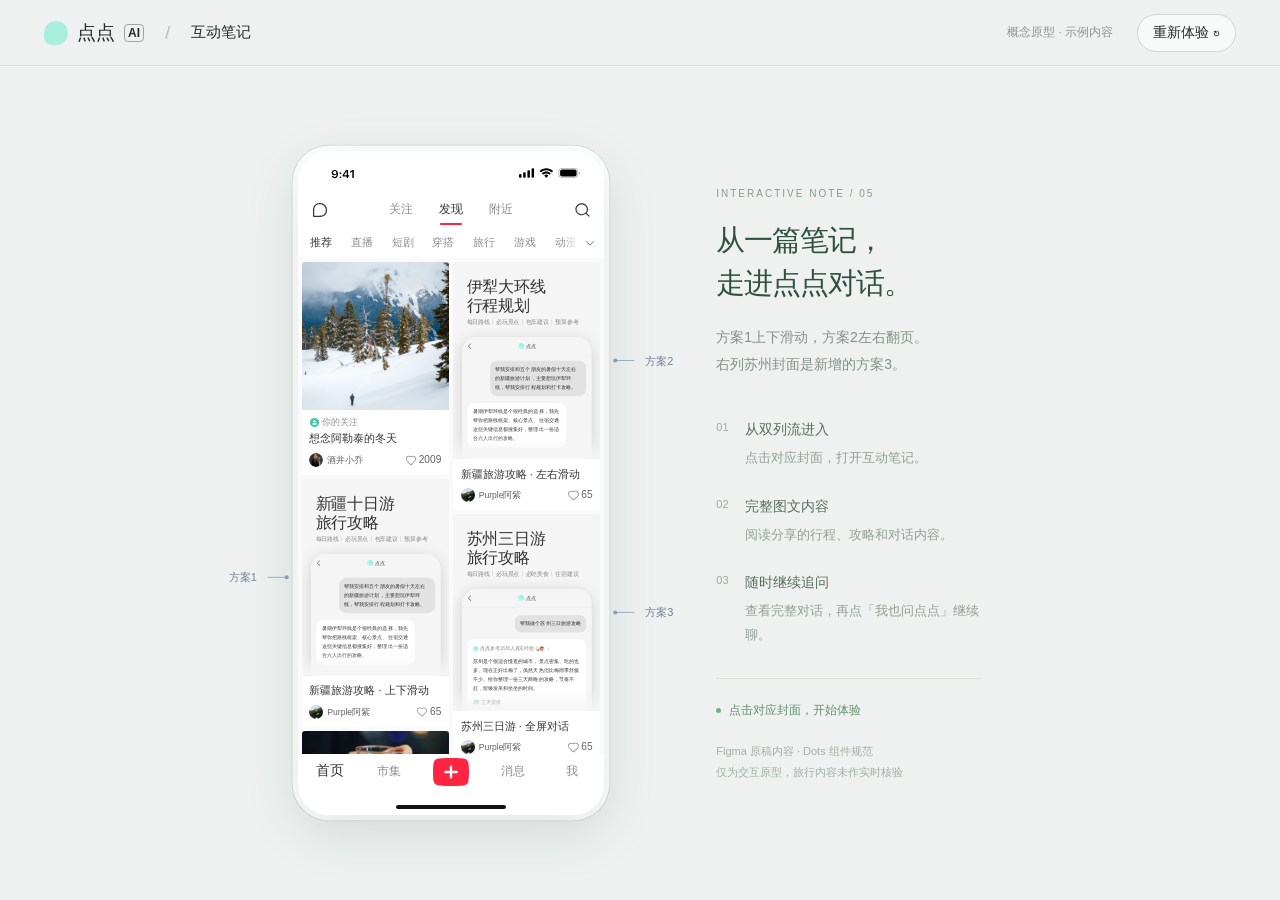
==== commit 59ac36ef: "Fix mobile cover separators and full-screen note scrolling" ====
--- a/index.template.html
+++ b/index.template.html
@@ -122,7 +122,7 @@
 <template id="posterCoverTemplate">
   <div class="suzhou-art" aria-hidden="true">
     <div class="suzhou-title">苏州三日游<br>旅行攻略</div>
-    <div class="suzhou-subtitle"><span>每日路线</span><img src="assets/suzhou/divider.svg" alt=""><span>必玩景点</span><img src="assets/suzhou/divider.svg" alt=""><span>必吃美食</span><img src="assets/suzhou/divider.svg" alt=""><span>住宿建议</span></div>
+    <div class="suzhou-subtitle"><span>每日路线</span><span>必玩景点</span><span>必吃美食</span><span>住宿建议</span></div>
     <div class="suzhou-device"><div class="cover-dialogue conversation-mode"><header class="sheet-header"><span class="sheet-icon"><img src="assets/back.svg" alt="" width="22" height="22"></span><h2><img src="assets/sheet-logo.svg" alt="" width="24" height="24">点点</h2></header><div class="sheet-space"><div class="cover-dialogue-messages"></div></div></div></div>
     <div class="suzhou-fade"></div>
   </div>
--- a/style.css
+++ b/style.css
@@ -156,7 +156,8 @@
 .paged-dragging .note-scroll{cursor:grabbing;user-select:none;-webkit-user-select:none}
 .phone>.note-scroll img{-webkit-user-drag:none}
 /* Vertical notes keep their original card size; full-reader taps never toggle it closed. */
-.phone:not(.paged-mode)>.note-scroll,.phone:not(.paged-mode) .answer-scroll{touch-action:pinch-zoom}
+/* Scheme 3 uses native note scrolling; only scheme 1 needs custom nested scrolling. */
+.phone:not(.paged-mode):not(.poster-mode)>.note-scroll,.phone:not(.paged-mode):not(.poster-mode) .answer-scroll{touch-action:pinch-zoom}
 .reading-mode .sheet-space{touch-action:pan-y}
 .reading-mode .sheet-space img{-webkit-user-drag:none}
 .scheme-annotations{position:fixed;inset:0;pointer-events:none;z-index:40;color:#1768e8}
--- a/poster.css
+++ b/poster.css
@@ -3,7 +3,9 @@
 .suzhou-art{position:absolute;left:0;top:0;width:393px;height:524px;overflow:hidden;text-align:left;transform-origin:top left;background:#f5f5f5}
 .suzhou-title{position:absolute;top:40px;left:36px;width:321px;font-family:"FZYouHeiS","PingFang SC",sans-serif;font-size:44px;font-weight:600;line-height:50px;letter-spacing:-1px}
 .suzhou-subtitle{position:absolute;top:148px;left:36px;display:flex;align-items:center;gap:8px;font-size:16px;line-height:24px;color:rgba(0,0,0,.45);white-space:nowrap}
-.suzhou-subtitle img{flex:none}
+/* Draw the hairline in CSS: subpixel SVG image dimensions can fail on mobile WebKit. */
+.suzhou-subtitle>span{display:inline-flex;align-items:center;flex:none}
+.suzhou-subtitle>span+span:before{content:"";height:14px;border-left:.5px solid rgba(0,0,0,.2);margin-right:8px}
 .suzhou-device{position:absolute;left:24px;right:24px;top:200px;bottom:-17px;border-radius:40px 40px 0 0;background:#fafafa;box-shadow:0 8px 40px rgba(0,0,0,.16);overflow:hidden}
 .cover-dialogue{width:393px;transform:scale(calc(345 / 393));transform-origin:top left;background:#f5f5f5;pointer-events:none;user-select:none;color:var(--dots-title)}
 .cover-dialogue .sheet-space{overflow:clip;min-height:0}
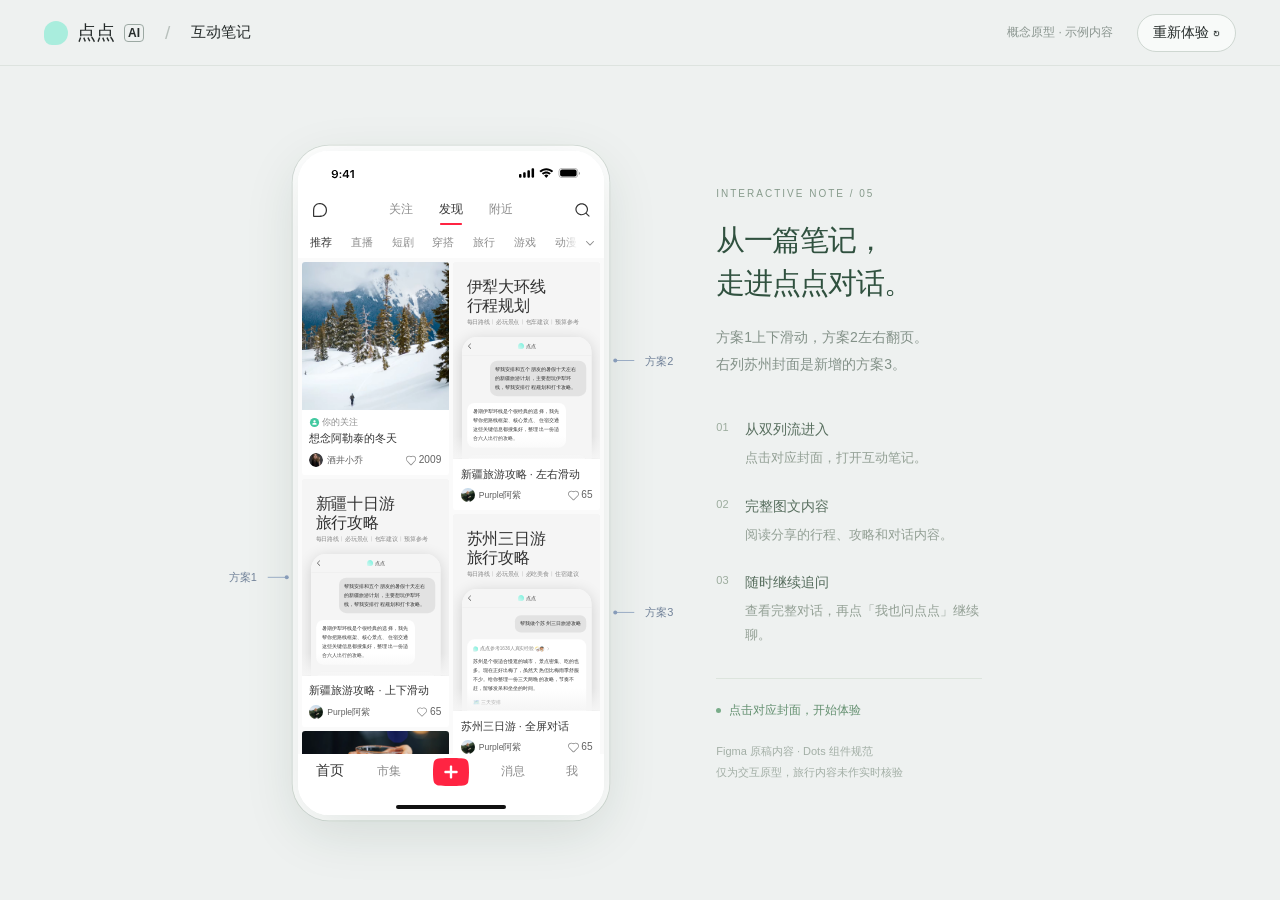
==== commit 5a554de7: "Update paged note dimensions and conversation entry" ====
--- a/index.template.html
+++ b/index.template.html
@@ -24,7 +24,7 @@
 <link rel="icon" href="favicon.ico" sizes="16x16 32x32 48x48">
 <link rel="icon" type="image/svg+xml" href="assets/dots-avatar.svg">
 <link rel="apple-touch-icon" sizes="180x180" href="apple-touch-icon.png">
-<link rel="stylesheet" href="style.css?v=scheme-anchors-2">
+<link rel="stylesheet" href="style.css?v=paged-layout-20261111">
 <link rel="stylesheet" href="poster.css?v=suzhou-cover-1">
 </head>
 <body>
@@ -75,8 +75,9 @@
           </div>
         </div>
         <div id="answerPages" class="answer-pages" hidden tabindex="0" role="region" aria-label="左右滑动阅读新疆旅行对话，轻点进入点点对话页"></div><span id="answerPageCount" class="answer-page-count" hidden></span>
-        <footer class="ai-footer"><button type="button" class="view-conversation dialogue-cta" id="viewConversation"><span class="dialogue-cta-logo"><img src="assets/conversation-entry-logo.svg" alt=""></span><span>查看完整对话</span></button><nav id="answerPageDots" class="answer-page-dots" aria-label="对话分页" hidden></nav></footer>
+        <footer class="ai-footer"><button type="button" class="view-conversation dialogue-cta" id="viewConversation"><span class="dialogue-cta-logo"><img class="conversation-entry-mark" src="assets/conversation-entry-logo.svg" alt=""><img class="conversation-expand-mark" src="assets/conversation-expand.svg" alt=""></span><span>查看完整对话</span></button></footer>
       </article>
+      <nav id="answerPageDots" class="answer-page-dots" aria-label="对话分页" hidden></nav>
     </div>
     <section class="note-body"><h2>新疆旅游攻略</h2><p>和朋友的暑假伊犁环线计划，点点帮我们整理好了，直接在上面的卡片里上下滑动看完整攻略。</p><p class="hashtags">#有问题问点点 #点点AI #新疆旅游</p><p class="timestamp">编辑于 今天  ·  上海</p></section>
     <section class="comments" id="comments"><p class="comment-count">共 <span id="commentCount">2</span> 条评论</p><div class="comment"><img src="assets/comment-avatar.png" alt="" width="34" height="34"><div><span>小周同学</span><p>可以在图里面往下滑诶！</p><small>今天 · 上海</small></div></div><div class="comment"><span class="letter-avatar">L</span><div><span>栗子</span><p>想看看沿途的草原和雪山</p><small>今天 · 北京</small></div></div><div id="newComments"></div><p class="end-note">— 到底了 —</p></section>
--- a/style.css
+++ b/style.css
@@ -120,16 +120,24 @@
 .query-mode .sheet-space #followupMessages:not(:empty){padding-top:0}
 .query-mode .sheet-space #followupMessages p{font-size:15px;line-height:22px;margin:0}
 
-/* Horizontal note variant: preserve the existing media height and safe page insets. */
+/* Horizontal note, Figma 2259:16499: 393 × 524 content + 24px page indicator. */
+.paged-mode .media-area{height:auto;min-height:0;max-height:none;background:#fff}
+.paged-note{height:auto;aspect-ratio:3/4}
+@media(min-width:481px){.paged-mode .note-header>.system-bar{height:54px;padding:18px 17px 16px 25px}}
+.conversation-expand-mark{display:none}
+.paged-note .conversation-entry-mark{display:none}
+.paged-note .conversation-expand-mark{display:block}
 .answer-pages[hidden],.answer-page-count[hidden],.answer-page-dots[hidden],.answer-scroll[hidden]{display:none}
 .answer-pages{display:flex;flex:1;min-height:0;overflow-x:auto;overflow-y:hidden;scroll-snap-type:x mandatory;scrollbar-width:none;overscroll-behavior-x:contain;touch-action:pan-x pan-y;cursor:grab}
 .answer-pages::-webkit-scrollbar{display:none}
 .answer-pages.dragging{scroll-snap-type:none;cursor:grabbing;user-select:none}
 .answer-page{flex:0 0 100%;height:100%;min-width:0;padding:16px;scroll-snap-align:start;scroll-snap-stop:always;overflow:hidden}
+.answer-page:first-child{padding-top:24px}
 .answer-page-body{height:100%;display:flex;flex-direction:column;gap:20px}
 .answer-page-body>*{flex-shrink:0;margin:0}
 .answer-page-body>.user-message{margin-left:auto}
-.answer-page-body>.ai-header{min-height:32px;margin-bottom:-4px}
+.answer-page-body>.ai-header{display:none}
+.answer-page-body>.user-message{border-radius:18px}
 .answer-page-body>.dots-response{padding:20px 16px;overflow:visible;min-height:0}
 .page-block+.page-block{margin-top:12px}
 .page-block>h4{margin:0 0 10px}
@@ -140,17 +148,17 @@
 .ai-card .answer-actions{display:none}
 .answer-page .text-continues{border-bottom-left-radius:0;border-bottom-right-radius:0}
 .answer-page .text-continuation{border-top-left-radius:0;border-top-right-radius:0}
-.answer-page-count{position:absolute;right:10px;top:10px;background:#0005;color:white;font-size:11px;line-height:18px;border-radius:12px;padding:2px 7px;pointer-events:none}
-.paged-note .ai-footer{position:relative;min-height:56px;height:56px;flex-shrink:0;padding:0 16px;display:grid;grid-template-rows:40px 16px;justify-content:stretch;gap:0;background:var(--dots-bg-0)}
-.paged-note .view-conversation{justify-self:center;align-self:center}
-.paged-note .answer-page-dots,.paged-note .answer-page-dots button{height:16px}
-.paged-note .answer-page-dots button:after{top:5.5px}
+.answer-page-count{position:absolute;right:10px;top:10px;height:24px;display:flex;align-items:center;background:rgba(48,48,52,.5);color:white;font-size:12px;font-weight:500;line-height:18px;border-radius:100px;padding:0 6px;pointer-events:none}
+.paged-note .ai-footer{height:56px;min-height:0;padding:0 10px 10px;align-items:flex-end;justify-content:flex-end;background:none}
+.paged-note .view-conversation{height:36px;min-width:120px;padding:0 12px 0 8px;gap:4px;font-size:13px;line-height:20px;font-weight:500}
+.paged-note .view-conversation .dialogue-cta-logo{width:18px;height:18px}
+.paged-mode .answer-page-dots{background:#fff}
 .answer-page-dots{height:24px;display:flex;align-items:center;justify-content:center;gap:4px;background:transparent;pointer-events:auto}
 .answer-page-dots button{width:5px;height:24px;padding:0;position:relative}
 .answer-page-dots button:after{content:'';position:absolute;width:5px;height:5px;left:0;top:9.5px;border-radius:50%;background:var(--dots-fill-3);transition:transform .18s,background-color .18s}
 .answer-page-dots button.edge-dot:after{transform:scale(.6)}
 .answer-page-dots button[aria-current=true]:after{background:#ff2442}
-/* Use the original note-card dimensions; only the conversation opens full screen. */
+/* Pagination is outside the content viewport; only the conversation opens full screen. */
 .paged-mode>.note-scroll{touch-action:pinch-zoom;overflow-anchor:none}
 .paged-mode .answer-pages{touch-action:pinch-zoom}
 .paged-dragging .note-scroll{cursor:grabbing;user-select:none;-webkit-user-select:none}
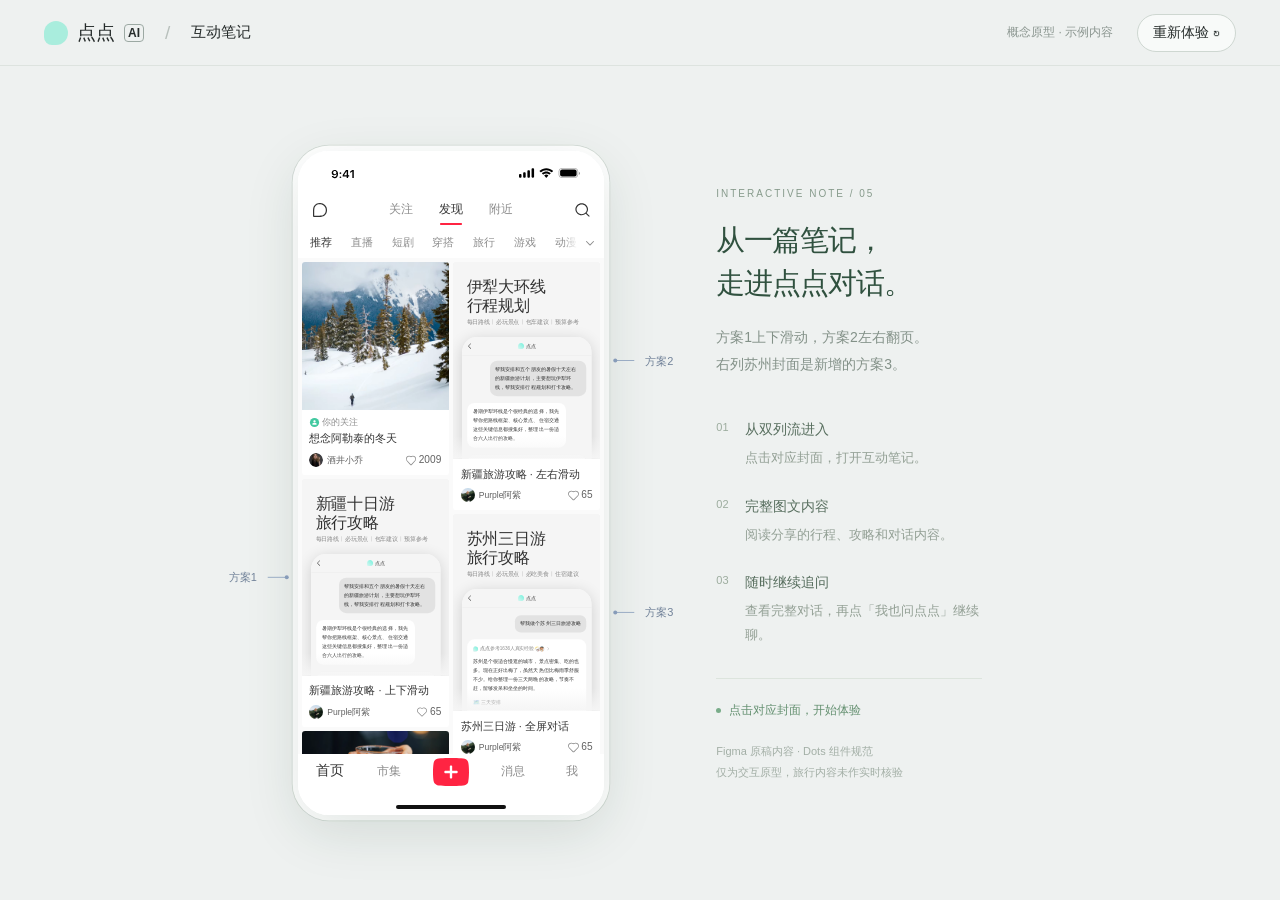
==== commit 90409697: "Add progressive blur to full-screen note preview" ====
--- a/index.template.html
+++ b/index.template.html
@@ -25,7 +25,7 @@
 <link rel="icon" type="image/svg+xml" href="assets/dots-avatar.svg">
 <link rel="apple-touch-icon" sizes="180x180" href="apple-touch-icon.png">
 <link rel="stylesheet" href="style.css?v=paged-layout-20261111">
-<link rel="stylesheet" href="poster.css?v=suzhou-cover-1">
+<link rel="stylesheet" href="poster.css?v=preview-mask-20261111">
 </head>
 <body>
 <header class="workspace-header"><span class="wordmark"><span class="brand-dot"></span>点点 <b>AI</b><span class="separator">/</span><span class="project-name">互动笔记</span></span><div class="workspace-actions"><span class="prototype-label">概念原型 · 示例内容</span><button id="reset" class="reset">重新体验 ↻</button></div></header>
@@ -45,7 +45,7 @@
   <div class="note-scroll" id="noteScroll">
     <section id="posterNote" class="poster-note" aria-label="苏州三日游全屏对话笔记" hidden>
       <div id="posterDetailPreview" class="poster-detail-preview" role="img" aria-label="苏州三日游对话首屏预览，查看完整对话可继续阅读"></div>
-      <footer class="poster-footer"><button type="button" id="posterViewConversation" class="dialogue-cta"><span class="dialogue-cta-logo"><img src="assets/conversation-entry-logo.svg" alt=""></span><span>查看完整对话</span></button></footer>
+      <footer class="poster-footer"><span class="poster-preview-mask" aria-hidden="true"><i></i><i></i><i></i><i></i><i></i><i></i></span><button type="button" id="posterViewConversation" class="dialogue-cta"><span class="dialogue-cta-logo"><img src="assets/poster-entry-logo.svg" alt=""></span><span>查看完整对话</span></button></footer>
     </section>
     <div class="media-area">
       <article class="ai-card" aria-label="点点 AI 分享的新疆旅行对话">
--- a/poster.css
+++ b/poster.css
@@ -17,7 +17,21 @@
 /* A clipped first frame, not a second scroll surface. Gestures belong to the note. */
 .poster-note{height:100%;position:relative;overflow:clip;background:#f5f5f5;color:rgba(0,0,0,.8)}
 .poster-detail-preview{height:100%;overflow:clip;pointer-events:none;user-select:none;-webkit-user-select:none}
-.poster-footer{position:absolute;left:0;right:0;bottom:0;height:72px;padding:20px 16px 12px;display:flex;align-items:center;justify-content:center;background:linear-gradient(to bottom,rgba(245,245,245,0),#f5f5f5);pointer-events:none}
+/* Figma 2269:4982: progressive background blur and tint, limited to the preview. */
+.poster-footer{position:absolute;left:0;right:0;bottom:0;height:min(217px,100%);padding:0 16px 30px;display:flex;align-items:flex-end;justify-content:center;pointer-events:none}
+.poster-preview-mask,.poster-preview-mask>i,.poster-preview-mask:after{position:absolute;inset:0;pointer-events:none}
+.poster-preview-mask{overflow:hidden}
+/* Overlapping, feathered bands approximate Figma's 0→24 progressive blur
+   (0→12 CSS blur). No blur is applied to the actual conversation content. */
+.poster-preview-mask>i{-webkit-backdrop-filter:blur(var(--blur));backdrop-filter:blur(var(--blur));-webkit-mask-image:linear-gradient(to bottom,transparent var(--start),#000 var(--from),#000 var(--to),transparent var(--end));mask-image:linear-gradient(to bottom,transparent var(--start),#000 var(--from),#000 var(--to),transparent var(--end))}
+.poster-preview-mask>i:nth-child(1){--blur:2px;--start:0%;--from:12%;--to:20%;--end:32%}
+.poster-preview-mask>i:nth-child(2){--blur:4px;--start:12%;--from:28%;--to:36%;--end:48%}
+.poster-preview-mask>i:nth-child(3){--blur:6px;--start:28%;--from:44%;--to:52%;--end:64%}
+.poster-preview-mask>i:nth-child(4){--blur:8px;--start:44%;--from:60%;--to:68%;--end:80%}
+.poster-preview-mask>i:nth-child(5){--blur:10px;--start:60%;--from:76%;--to:84%;--end:96%}
+.poster-preview-mask>i:nth-child(6){--blur:12px;-webkit-mask-image:linear-gradient(to bottom,transparent 76%,#000 92%);mask-image:linear-gradient(to bottom,transparent 76%,#000 92%)}
+.poster-preview-mask:after{content:"";background:linear-gradient(to bottom,rgba(246,247,251,0),#f6f7fb)}
+.poster-footer>.dialogue-cta{position:relative;z-index:1;width:139px;height:44px;padding:6px 16px 6px 12px;border:1.5px solid #fff;border-radius:49px;background:rgba(255,255,255,.95);box-shadow:0 6px 20px rgba(0,0,0,.08);-webkit-backdrop-filter:blur(6px);backdrop-filter:blur(6px)}
 .poster-mode>.note-scroll{min-height:0;touch-action:pan-y;overflow-anchor:none}
 .poster-mode>.note-scroll>.media-area{display:none}
 
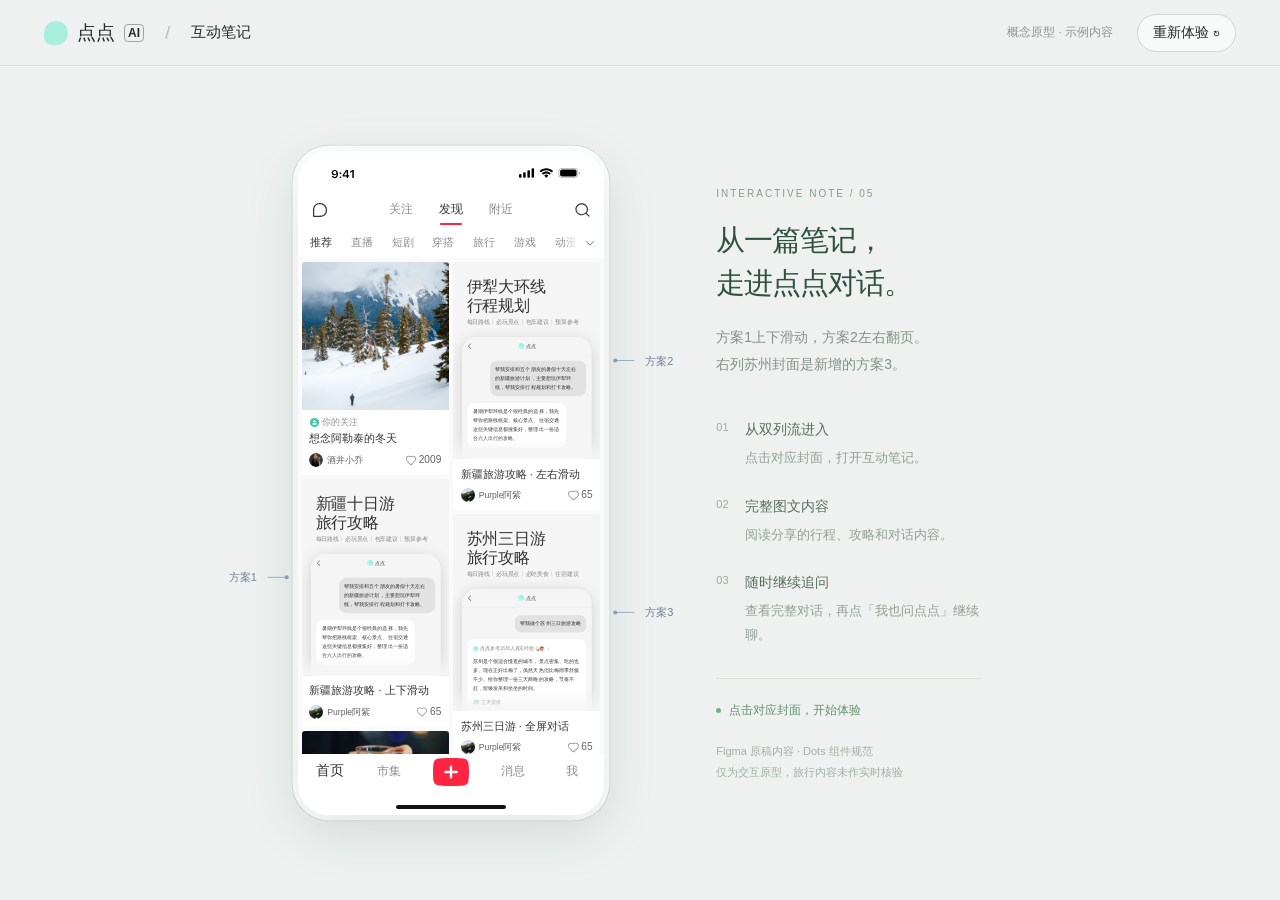
==== commit 11b64c7d: "Route paged note taps to a Xiaohongshu-style image viewer" ====
--- a/index.template.html
+++ b/index.template.html
@@ -26,6 +26,7 @@
 <link rel="apple-touch-icon" sizes="180x180" href="apple-touch-icon.png">
 <link rel="stylesheet" href="style.css?v=paged-layout-20261111">
 <link rel="stylesheet" href="poster.css?v=preview-mask-20261111">
+<link rel="stylesheet" href="note-image-viewer.css?v=paged-image-viewer-20261112">
 </head>
 <body>
 <header class="workspace-header"><span class="wordmark"><span class="brand-dot"></span>点点 <b>AI</b><span class="separator">/</span><span class="project-name">互动笔记</span></span><div class="workspace-actions"><span class="prototype-label">概念原型 · 示例内容</span><button id="reset" class="reset">重新体验 ↻</button></div></header>
@@ -74,7 +75,7 @@
             </div>
           </div>
         </div>
-        <div id="answerPages" class="answer-pages" hidden tabindex="0" role="region" aria-label="左右滑动阅读新疆旅行对话，轻点进入点点对话页"></div><span id="answerPageCount" class="answer-page-count" hidden></span>
+        <div id="answerPages" class="answer-pages" hidden tabindex="0" role="region" aria-label="左右滑动阅读新疆旅行对话，轻点查看笔记图片"></div><span id="answerPageCount" class="answer-page-count" hidden></span>
         <footer class="ai-footer"><button type="button" class="view-conversation dialogue-cta" id="viewConversation"><span class="dialogue-cta-logo"><img class="conversation-entry-mark" src="assets/conversation-entry-logo.svg" alt=""><img class="conversation-expand-mark" src="assets/conversation-expand.svg" alt=""></span><span>查看完整对话</span></button></footer>
       </article>
       <nav id="answerPageDots" class="answer-page-dots" aria-label="对话分页" hidden></nav>
@@ -116,6 +117,10 @@
     <div id="sourceScroll" class="source-scroll"><div class="source-hero" id="sourceGallery" tabindex="0" aria-label="原笔记图片，可左右滑动"><img id="sourceImage" src="assets/sources/note-1-1.webp" alt="" width="393" height="524" draggable="false"><span id="sourceImageCount" class="source-image-count">1/18</span><button type="button" id="sourceImagePrev" class="source-image-nav prev" aria-label="上一张图片"><img src="assets/back.svg" alt="" width="20" height="20"></button><button type="button" id="sourceImageNext" class="source-image-nav next" aria-label="下一张图片"><img src="assets/back.svg" alt="" width="20" height="20"></button></div><div id="sourceDots" class="source-dots" aria-hidden="true"></div><section class="source-body"><h2 id="sourceTitle"></h2><span class="source-summary-label">笔记摘要</span><p id="sourceDescription"></p><p id="sourceTags" class="hashtags"></p><p id="sourceDate" class="source-date"></p><a id="sourceOriginal" class="source-original" target="_blank" rel="noopener noreferrer">在小红书打开原笔记 ↗</a></section><section id="sourceComments" class="source-comments"><p class="comment-count">评论 <span id="sourceCommentCount">0</span></p><div id="sourceCommentList"></div><a id="sourceCommentsOriginal" class="source-empty" target="_blank" rel="noopener noreferrer">在原笔记查看全部评论 ↗</a><form id="sourceCommentForm" hidden><label class="sr-only" for="sourceCommentInput">评论内容</label><input id="sourceCommentInput" placeholder="说点什么…" maxlength="200" required><button type="submit">发布</button></form></section></div>
     <footer class="engage-bar"><div class="engage-row"><button class="comment-entry" id="sourceCommentEntry"><img src="assets/edit.svg" alt="" width="20" height="20">说点什么…</button><button class="engage-action" id="sourceLike" aria-label="点赞来源笔记" aria-pressed="false"><img src="assets/like.svg" alt="" width="28" height="28"><span>0</span></button><button class="engage-action" id="sourceCollect" aria-label="收藏来源笔记" aria-pressed="false"><img src="assets/collect.svg" alt="" width="28" height="28"><span>0</span></button><button class="engage-action" id="sourceCommentLink" aria-label="查看来源笔记评论"><img src="assets/chat.svg" alt="" width="28" height="28"><span id="sourceCommentTotal">0</span></button></div><div class="home-indicator"></div></footer><div class="toast" id="sourceToast" role="status"></div>
   </section>
+  <section id="noteImageViewer" class="note-image-viewer" role="dialog" aria-modal="true" aria-label="笔记图片查看页" hidden>
+    <div id="noteImagePages" class="note-image-pages" tabindex="0" aria-label="左右滑动或使用方向键查看图片"></div>
+    <header class="note-image-toolbar"><button type="button" class="note-image-close" id="closeNoteImages" aria-label="关闭图片查看"><img src="assets/reader-close.svg" alt="" width="24" height="24"></button><span id="noteImageCount" class="note-image-count" role="status" aria-live="polite">1/1</span></header>
+  </section>
   <dialog id="commentDialog"><form method="dialog" class="dialog-heading"><b>写评论</b><button aria-label="关闭评论">×</button></form><p class="demo-notice">评论仅显示在本次演示中</p><form id="commentForm" class="input-form"><label class="sr-only" for="commentInput">评论内容</label><input id="commentInput" placeholder="说点什么…" maxlength="200" required><button type="submit">发布</button></form></dialog>
 </section>
 <aside class="demo-guide"><span class="guide-kicker">INTERACTIVE NOTE / 05</span><h2>从一篇笔记，<br>走进点点对话。</h2><p class="guide-intro" id="guideIntro">点击左列「新疆旅游攻略」，<br>进入可上下滑动的点点互动笔记。</p><div class="guide-items"><div><span>01</span><p><b>从双列流进入</b>点击对应封面，打开互动笔记。</p></div><div><span>02</span><p><b>完整图文内容</b>阅读分享的行程、攻略和对话内容。</p></div><div><span>03</span><p><b>随时继续追问</b>查看完整对话，再点「我也问点点」继续聊。</p></div></div><nav class="demo-jumps" aria-label="演示跳转"><button data-jump="responseStart">回答开头</button><button data-jump="itinerary">行程安排</button><button data-jump="tips">实用提醒</button></nav><div class="live-state"><span class="live-dot"></span><span id="guideState">等待开始阅读</span></div><p class="guide-footnote">Figma 原稿内容 · Dots 组件规范<br>仅为交互原型，旅行内容未作实时核验</p></aside>
@@ -138,5 +143,5 @@
  </article></div>
 </div>
 </template>
-<script src="source-notes.js"></script><script src="motion.js?v=card-zoom-color-2"></script><script src="demo-config.js?v=image-note-toggle-1"></script><script src="app.js?v=page-dots-3"></script><script src="pagination.js?v=page-dots-3"></script><script src="paged-reader.js?v=clean-reading-1"></script><script src="vertical-reader.js?v=vertical-reading-1"></script><script src="poster.js?v=suzhou-cover-1"></script><script src="feed.js?v=page-dots-3"></script><script src="annotations.js?v=scheme-anchors-2"></script>
+<script src="source-notes.js"></script><script src="motion.js?v=card-zoom-color-2"></script><script src="demo-config.js?v=image-note-toggle-1"></script><script src="app.js?v=page-dots-3"></script><script src="pagination.js?v=paged-image-viewer-20261112"></script><script src="paged-reader.js?v=paged-image-viewer-20261112"></script><script src="vertical-reader.js?v=vertical-reading-1"></script><script src="poster.js?v=suzhou-cover-1"></script><script src="note-image-viewer.js?v=paged-image-viewer-20261112"></script><script src="feed.js?v=paged-image-viewer-20261112"></script><script src="annotations.js?v=scheme-anchors-2"></script>
 </body></html>
--- a/note-image-viewer.css
+++ b/note-image-viewer.css
@@ -0,0 +1,15 @@
+/* Scheme 2 image viewer: black canvas, close control, centered page counter.
+   The note pages retain their exact layout and are scaled as static images. */
+.note-image-viewer[hidden]{display:none}
+.note-image-viewer{position:absolute;inset:0;z-index:55;overflow:hidden;border-radius:inherit;background:#000;color:#fff;isolation:isolate}
+.note-image-toolbar{position:absolute;top:max(44px,calc(env(safe-area-inset-top,0px) + 12px));left:4px;right:4px;height:44px;display:flex;align-items:center;justify-content:center;z-index:2;pointer-events:none}
+.note-image-close{position:absolute;left:0;top:0;width:44px;height:44px;padding:10px;display:grid;place-items:center;pointer-events:auto;color:#fff}
+.note-image-close img{width:24px;height:24px;filter:brightness(0) invert(1)}
+.note-image-count{font-size:16px;font-weight:500;line-height:24px;font-variant-numeric:tabular-nums;color:#fff}
+.note-image-pages{position:absolute;inset:0;display:flex;overflow-x:auto;overflow-y:hidden;scroll-snap-type:x mandatory;scrollbar-width:none;overscroll-behavior:none;touch-action:pan-x;outline-offset:-3px}
+.note-image-pages::-webkit-scrollbar{display:none}
+.note-image-pages.dragging{scroll-snap-type:none;cursor:grabbing}
+.note-image-slide{flex:0 0 100%;min-width:0;height:100%;margin:0;display:flex;align-items:center;justify-content:center;scroll-snap-align:center;scroll-snap-stop:always;overflow:hidden;user-select:none;-webkit-user-select:none}
+.note-image-frame{position:relative;flex:none;overflow:hidden;background:#f5f5f5;pointer-events:none}
+.note-image-art{transform-origin:top left;pointer-events:none}
+.note-image-art *{pointer-events:none!important;user-select:none!important;-webkit-user-select:none!important}
